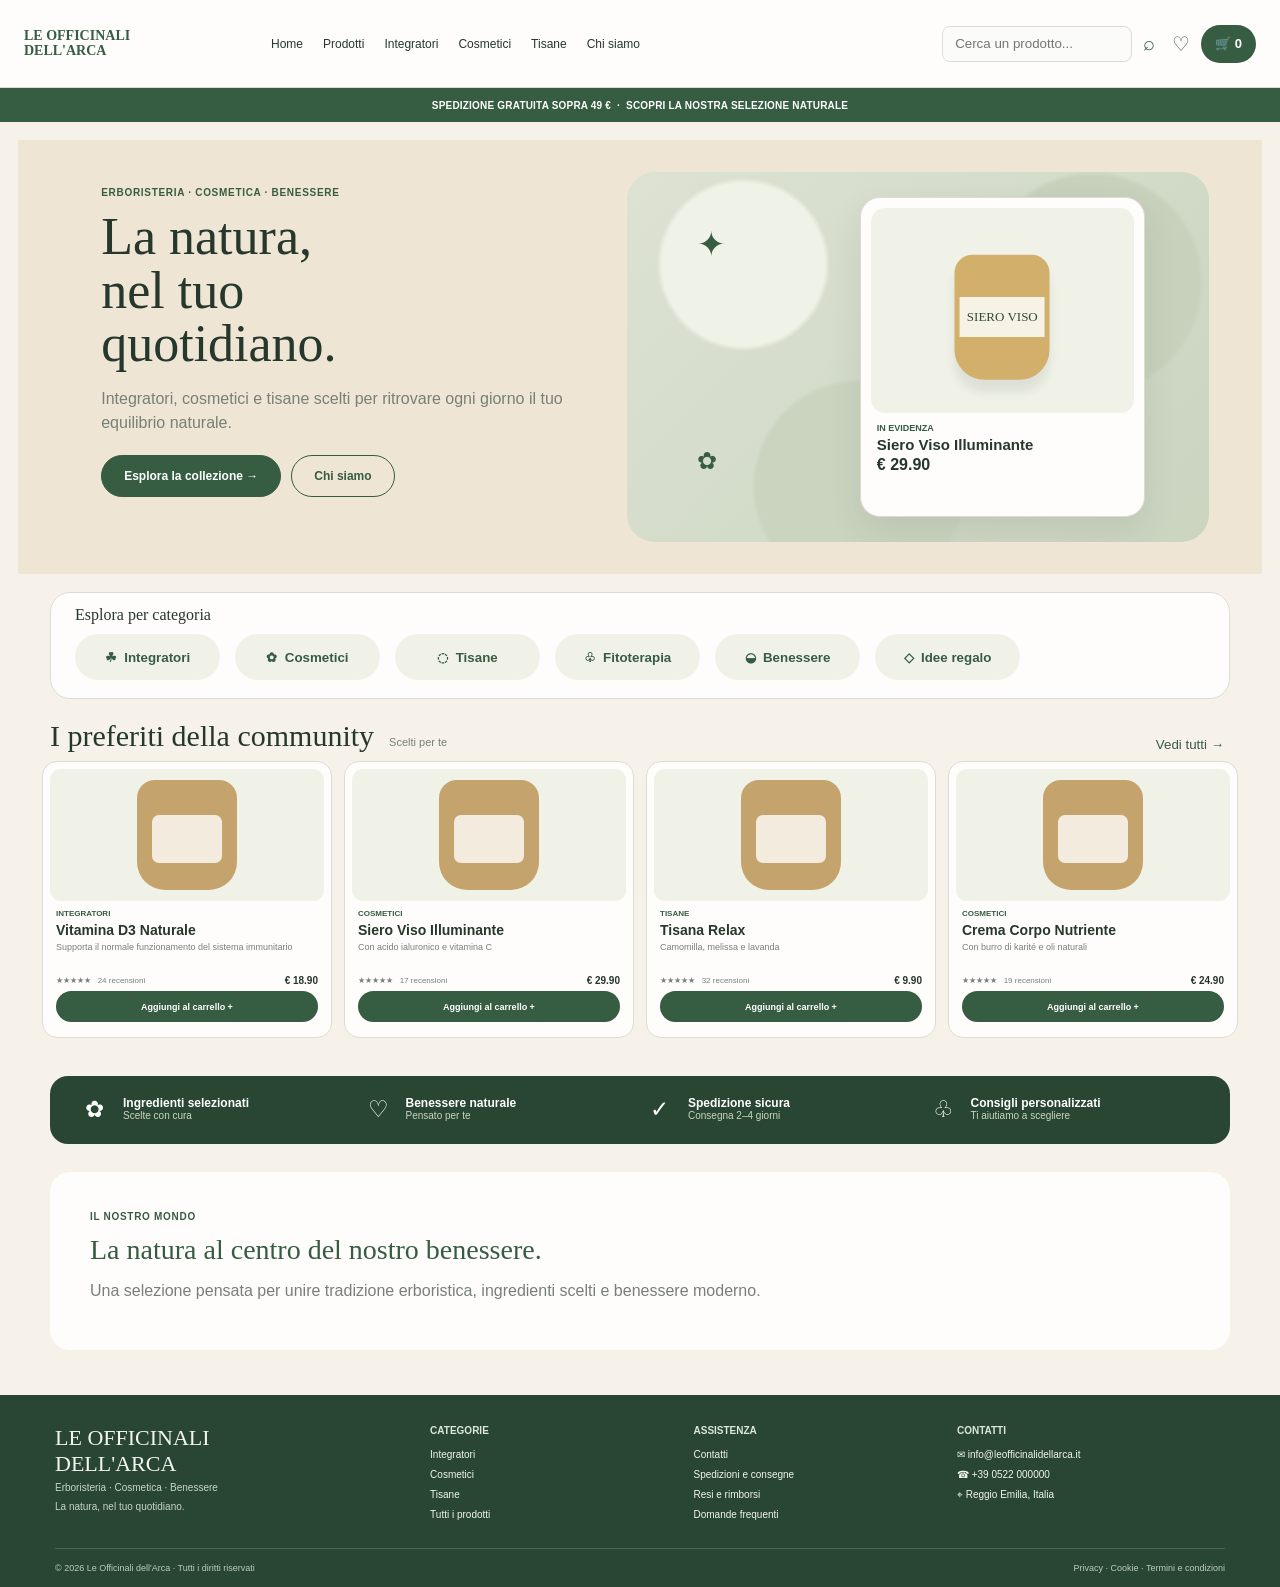
==== index.html @ ecae364c "Add files via upload" ====
<!DOCTYPE html>
<html lang="it">
<head>
<meta charset="UTF-8">
<meta name="viewport" content="width=device-width, initial-scale=1.0">
<title>Le Officinali dell'Arca</title>
<link rel="stylesheet" href="css/style.css">
</head>
<body>
<header class="header">
  <a class="brand" href="#"><span>LE OFFICINALI<br>DELL'ARCA</span></a>
  <nav>
    <a href="#">Home</a><a href="#prodotti">Prodotti</a>
    <a href="#categorie">Integratori</a><a href="#categorie">Cosmetici</a>
    <a href="#categorie">Tisane</a><a href="#chi-siamo">Chi siamo</a>
  </nav>
  <div class="header-actions">
    <input id="search" type="search" placeholder="Cerca un prodotto...">
    <button id="searchBtn" class="icon-btn">⌕</button>
    <button class="icon-btn">♡</button>
    <button class="cart-btn" id="cartBtn">🛒 <span id="cartCount">0</span></button>
  </div>
</header>

<div class="announcement">SPEDIZIONE GRATUITA SOPRA 49 € &nbsp;·&nbsp; SCOPRI LA NOSTRA SELEZIONE NATURALE</div>

<main>
<section class="hero">
  <div class="hero-copy">
    <span class="eyebrow">ERBORISTERIA · COSMETICA · BENESSERE</span>
    <h1>La natura,<br>nel tuo<br>quotidiano.</h1>
    <p>Integratori, cosmetici e tisane scelti per ritrovare ogni giorno il tuo equilibrio naturale.</p>
    <div class="hero-actions">
      <a class="primary" href="#prodotti">Esplora la collezione →</a>
      <a class="secondary" href="#chi-siamo">Chi siamo</a>
    </div>
  </div>
  <div class="hero-panel">
    <div class="botanical"></div>
    <div class="featured">
      <div class="product-art art-dropper"></div>
      <span class="featured-label">IN EVIDENZA</span>
      <strong>Siero Viso Illuminante</strong>
      <b>€ 29.90</b>
    </div>
    <span class="decor d1">✦</span><span class="decor d2">✿</span>
  </div>
</section>

<section id="categorie" class="categories section-box">
  <h2>Esplora per categoria</h2>
  <div class="category-list">
    <button data-cat="Integratori">☘ &nbsp;Integratori</button>
    <button data-cat="Cosmetici">✿ &nbsp;Cosmetici</button>
    <button data-cat="Tisane">◌ &nbsp;Tisane</button>
    <button data-cat="Tutti">♧ &nbsp;Fitoterapia</button>
    <button data-cat="Tutti">◒ &nbsp;Benessere</button>
    <button data-cat="Tutti">◇ &nbsp;Idee regalo</button>
  </div>
</section>

<section id="prodotti" class="products-section">
  <div class="section-heading">
    <div><h2>I preferiti della community</h2><span>Scelti per te</span></div>
    <button id="showAll" class="text-btn">Vedi tutti →</button>
  </div>
  <div id="productGrid" class="product-grid"></div>
</section>

<section class="trust">
  <div><i>✿</i><strong>Ingredienti selezionati</strong><span>Scelte con cura</span></div>
  <div><i>♡</i><strong>Benessere naturale</strong><span>Pensato per te</span></div>
  <div><i>✓</i><strong>Spedizione sicura</strong><span>Consegna 2–4 giorni</span></div>
  <div><i>♧</i><strong>Consigli personalizzati</strong><span>Ti aiutiamo a scegliere</span></div>
</section>

<section id="chi-siamo" class="about">
  <span class="eyebrow">IL NOSTRO MONDO</span>
  <h2>La natura al centro del nostro benessere.</h2>
  <p>Una selezione pensata per unire tradizione erboristica, ingredienti scelti e benessere moderno.</p>
</section>
</main>

<footer>
  <div class="footer-main">
    <div class="footer-brand"><h3>LE OFFICINALI<br>DELL'ARCA</h3><span>Erboristeria · Cosmetica · Benessere</span><p>La natura, nel tuo quotidiano.</p></div>
    <div><h4>CATEGORIE</h4><a data-cat-link="Integratori">Integratori</a><a data-cat-link="Cosmetici">Cosmetici</a><a data-cat-link="Tisane">Tisane</a><a data-cat-link="Tutti">Tutti i prodotti</a></div>
    <div><h4>ASSISTENZA</h4><a>Contatti</a><a>Spedizioni e consegne</a><a>Resi e rimborsi</a><a>Domande frequenti</a></div>
    <div><h4>CONTATTI</h4><p>✉ info@leofficinalidellarca.it</p><p>☎ +39 0522 000000</p><p>⌖ Reggio Emilia, Italia</p></div>
  </div>
  <div class="footer-bottom"><span>© 2026 Le Officinali dell'Arca · Tutti i diritti riservati</span><span>Privacy · Cookie · Termini e condizioni</span></div>
</footer>

<div id="cartModal" class="modal hidden">
  <div class="modal-card"><button class="close" id="closeCart">×</button><h2>Il tuo carrello</h2><div id="cartItems"></div><div class="cart-total"><span>Totale</span><strong id="cartTotal">€ 0.00</strong></div><button class="primary full" id="checkout">Procedi al checkout</button></div>
</div>

<script src="js/products.js"></script>
<script src="js/app.js"></script>
</body>
</html>
---- css/style.css ----
*{box-sizing:border-box}html{scroll-behavior:smooth}body{margin:0;background:#F6F2E9;color:#26372B;font-family:"Segoe UI",Arial,sans-serif}.header{height:88px;background:#FFFDFC;border-bottom:1px solid #DDDCD3;display:flex;align-items:center;padding:0 24px;gap:18px;position:sticky;top:0;z-index:10}.brand{display:flex;align-items:center;text-decoration:none;color:#365C42;min-width:220px}.brand img{width:78px;height:58px;object-fit:contain}.brand span{font-family:Georgia,serif;font-weight:bold;font-size:14px;line-height:1.05}.header nav{display:flex;gap:2px;flex:1}.header nav a{padding:12px 9px;text-decoration:none;color:#26372B;font-size:12px;border-radius:8px}.header nav a:hover{background:#F0F2E8}.header-actions{display:flex;align-items:center;gap:5px}.header input{width:190px;height:36px;border:1px solid #DDDCD3;border-radius:8px;background:#FBFBF9;padding:0 12px}.icon-btn,.cart-btn{border:0;background:transparent;color:#365C42;height:38px;border-radius:20px;cursor:pointer;font-size:20px}.icon-btn:hover{background:#F0F2E8}.cart-btn{background:#365C42;color:white;padding:0 14px;font-size:13px;font-weight:bold}.announcement{height:34px;background:#365C42;color:#fff;display:flex;align-items:center;justify-content:center;font-size:10px;font-weight:700;letter-spacing:.2px}.hero{margin:18px;min-height:430px;background:#EEE5D4;display:grid;grid-template-columns:46% 54%;padding:32px 6.5%;gap:30px}.hero-copy{padding-top:10px}.eyebrow{font-size:10px;color:#365C42;font-weight:800;letter-spacing:.7px}.hero h1{font:52px/1.03 Georgia,serif;margin:10px 0 14px}.hero p{font-size:16px;color:#778078;line-height:1.5;max-width:500px}.hero-actions{display:flex;gap:10px;margin-top:20px}.primary,.secondary{display:inline-flex;align-items:center;justify-content:center;text-decoration:none;height:42px;padding:0 22px;border-radius:22px;font-size:12px;font-weight:bold;cursor:pointer}.primary{background:#365C42;color:#fff;border:1px solid #365C42}.secondary{background:transparent;color:#365C42;border:1px solid #365C42}.hero-panel{position:relative;height:370px;border-radius:28px;overflow:hidden;background:#DCE5D5}.botanical{position:absolute;inset:0;background:radial-gradient(circle at 20% 25%,#EEF2E5 0 15%,transparent 16%),radial-gradient(circle at 80% 30%,#C6D2B7 0 20%,transparent 21%),radial-gradient(circle at 40% 85%,#C8D5BB 0 22%,transparent 23%),linear-gradient(135deg,#DCE3CF,#C8D5BB);filter:saturate(.8)}.featured{position:absolute;width:285px;height:320px;background:#FFFDFC;border:1px solid #DDDCD3;border-radius:20px;right:11%;top:50%;transform:translateY(-50%);padding:10px;box-shadow:0 15px 35px #26372b18}.featured .product-art{height:205px;border-radius:14px;background:#F0F2E8;margin-bottom:10px}.featured strong,.featured b,.featured-label{display:block;margin:3px 6px}.featured-label{font-size:9px;color:#365C42;font-weight:bold}.featured strong{font-size:15px}.featured b{font-size:16px}.decor{position:absolute;color:#365C42}.d1{left:12%;top:14%;font-size:34px}.d2{left:12%;bottom:18%;font-size:24px}.product-art{position:relative;background:#EEF1E8}.product-art:before{content:"";position:absolute;left:50%;top:50%;transform:translate(-50%,-45%);width:95px;height:125px;background:#D2B06C;border-radius:18px 18px 30px 30px;box-shadow:0 12px 10px #26372b18}.art-dropper:after{content:"SIERO VISO";position:absolute;left:50%;top:53%;transform:translate(-50%,-50%);background:#F6F2E5;padding:12px 7px;font:13px Georgia,serif;color:#304A35}.section-box{background:#FFFDFC;border:1px solid #DDDCD3;border-radius:20px;margin:4px 50px;padding:13px 24px 18px}.section-box h2{font:16px Georgia,serif;margin:0 0 10px}.category-list{display:flex;gap:15px;flex-wrap:wrap}.category-list button{height:46px;min-width:145px;border:0;border-radius:23px;background:#F0F2E8;color:#365C42;font-weight:bold;cursor:pointer}.products-section{padding:16px 42px}.section-heading{display:flex;justify-content:space-between;align-items:end;padding:0 8px 8px}.section-heading h2{font:30px Georgia,serif;margin:0;display:inline}.section-heading span{font-size:11px;color:#778078;margin-left:15px}.text-btn{border:0;background:transparent;color:#365C42;cursor:pointer}.product-grid{display:grid;grid-template-columns:repeat(4,1fr);gap:12px}.product-card{background:#FFFDFC;border:1px solid #DDDCD3;border-radius:15px;padding:7px;overflow:hidden}.product-card .visual{height:132px;border-radius:11px;background:#F0F2E8;display:flex;align-items:center;justify-content:center;overflow:hidden}.mini-art{width:100px;height:110px;background:#C5A36C;border-radius:18px 18px 28px 28px;position:relative}.mini-art:after{content:"";position:absolute;background:#F3EBDD;left:15px;right:15px;top:35px;height:48px;border-radius:7px}.product-info{padding:8px 6px}.category{font-size:8px;color:#365C42;font-weight:bold}.product-name{font-size:14px;font-weight:bold;margin:4px 0}.desc{font-size:9px;color:#778078;min-height:28px}.rating{display:flex;justify-content:space-between;align-items:center;margin:5px 0;color:#B88A2B;font-size:10px}.rating span{color:#778078;font-size:8px}.price{color:#26372B;font-weight:bold}.add{width:100%;height:31px;border:0;border-radius:16px;background:#365C42;color:white;font-size:9px;font-weight:bold;cursor:pointer}.trust{margin:22px 50px 28px;background:#294632;border-radius:18px;padding:20px 35px;display:grid;grid-template-columns:repeat(4,1fr);gap:20px;color:white}.trust div{display:grid;grid-template-columns:28px 1fr;grid-template-rows:1fr 1fr;column-gap:10px}.trust i{grid-row:1/3;font-size:23px;font-style:normal}.trust strong{font-size:12px}.trust span{font-size:10px;color:#C9D5C7}.about{margin:0 50px 45px;background:#FFFDFC;border-radius:20px;padding:34px 40px}.about h2{font:28px Georgia,serif;color:#365C42;margin:10px 0}.about p{color:#778078;max-width:850px}footer{background:#294632;color:#F2F5EE}.footer-main{padding:30px 55px 22px;display:grid;grid-template-columns:1.5fr 1fr 1fr 1.2fr;gap:40px}.footer-brand h3{font:22px Georgia,serif;margin:0}.footer-main h4{font-size:10px;color:#DDE7D9;margin:0 0 10px}.footer-main a,.footer-main p{display:block;color:#F2F5EE;text-decoration:none;font-size:10px;line-height:1.7;margin:3px 0;cursor:pointer}.footer-brand span,.footer-brand p{font-size:10px;color:#C9D5C7}.footer-bottom{border-top:1px solid #49634F;margin:0 55px;padding:14px 0;display:flex;justify-content:space-between;font-size:9px;color:#BFCBBC}.modal{position:fixed;inset:0;background:#26372b66;z-index:30;display:flex;align-items:center;justify-content:center}.hidden{display:none}.modal-card{width:min(520px,90vw);max-height:80vh;overflow:auto;background:#FFFDFC;border-radius:20px;padding:28px;position:relative}.modal-card h2{font:28px Georgia,serif}.close{position:absolute;right:18px;top:12px;border:0;background:transparent;font-size:28px;cursor:pointer}.cart-row{display:flex;justify-content:space-between;padding:12px 0;border-bottom:1px solid #DDDCD3}.cart-total{display:flex;justify-content:space-between;margin:20px 0;font-size:18px}.full{width:100%}@media(max-width:1100px){.header nav{display:none}.product-grid{grid-template-columns:repeat(2,1fr)}.hero{grid-template-columns:1fr}.footer-main{grid-template-columns:repeat(2,1fr)}.trust{grid-template-columns:repeat(2,1fr)}}@media(max-width:650px){.header{padding:5px 10px}.brand{min-width:0}.brand span{display:none}.header-actions input{display:none}.hero{margin:8px;padding:28px 22px}.hero h1{font-size:42px}.hero-panel{height:330px}.featured{right:6%;width:240px}.section-box,.trust,.about{margin-left:12px;margin-right:12px}.products-section{padding:16px 12px}.product-grid{grid-template-columns:1fr}.trust{grid-template-columns:1fr}.footer-main{grid-template-columns:1fr;padding:30px 25px}.footer-bottom{margin:0 25px;display:block}.footer-bottom span{display:block;margin:5px 0}}
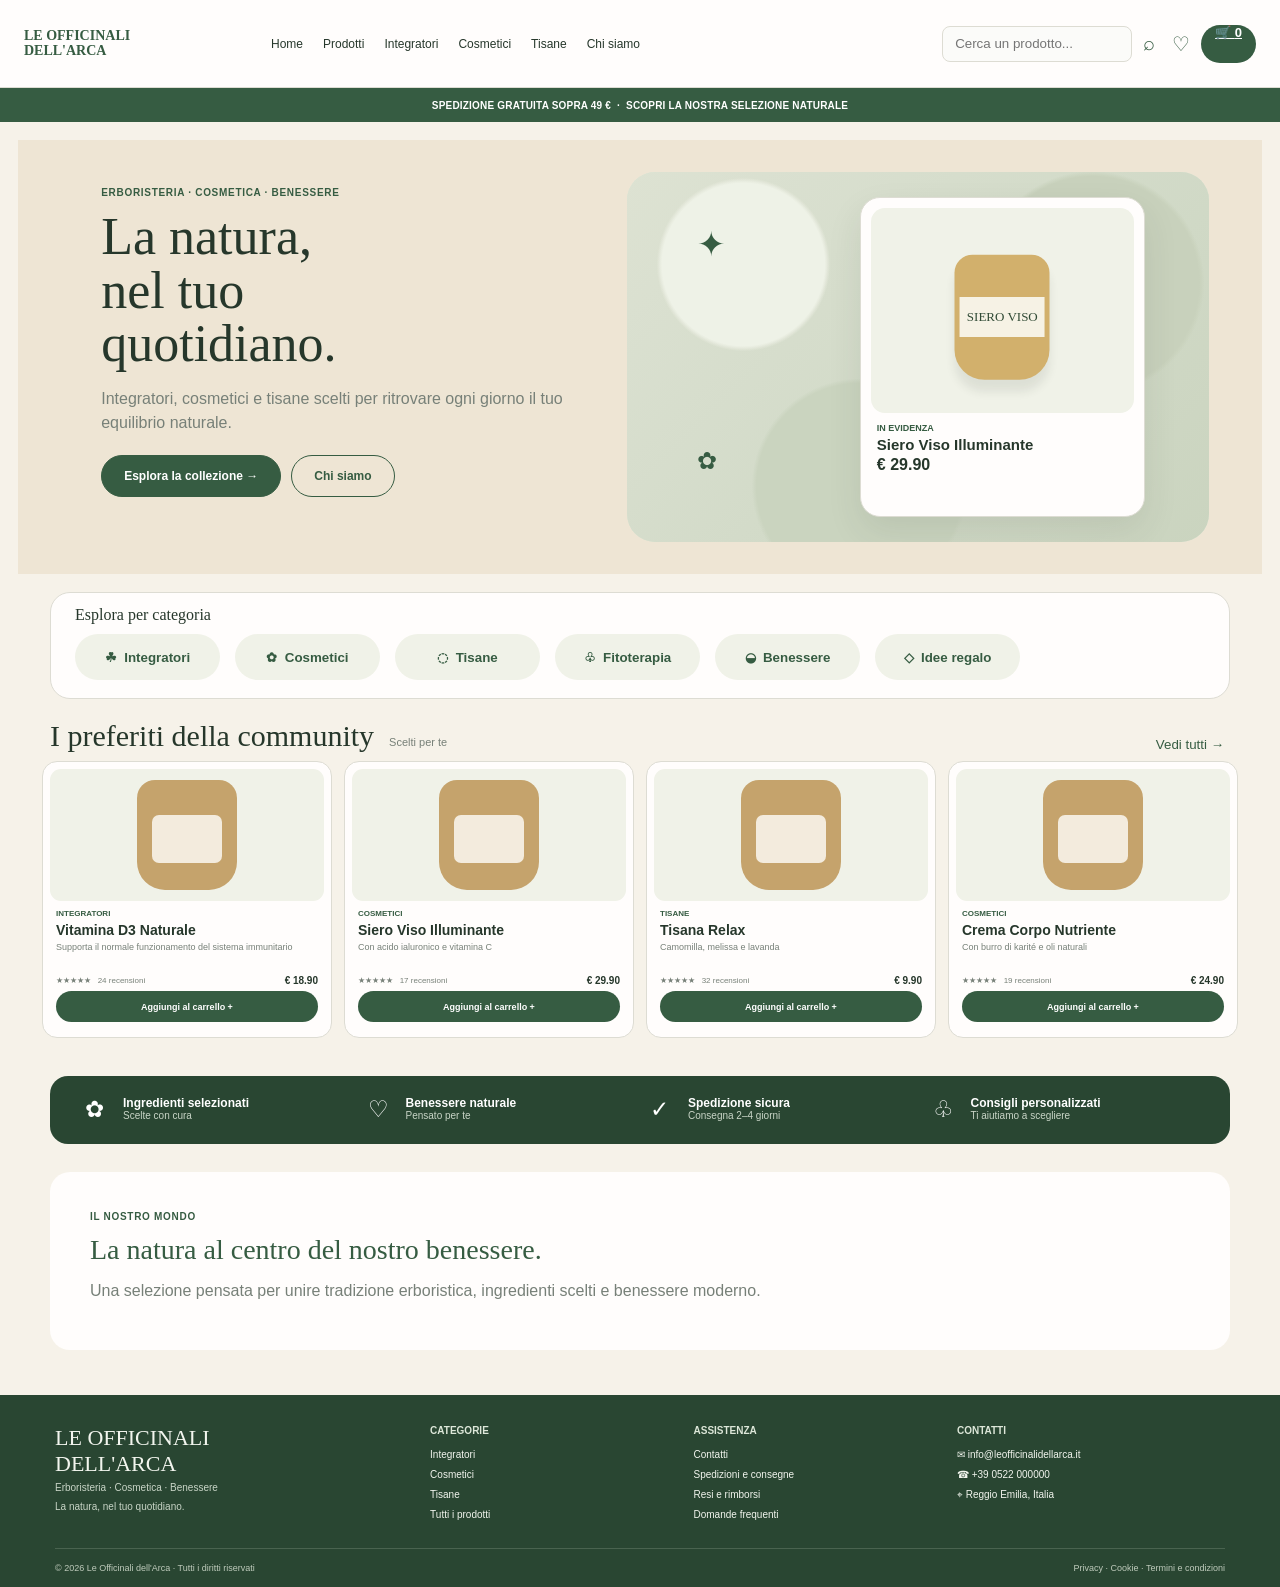
==== commit ec1d8c92: "Add files via upload" ====
--- a/index.html
+++ b/index.html
@@ -18,7 +18,7 @@
     <input id="search" type="search" placeholder="Cerca un prodotto...">
     <button id="searchBtn" class="icon-btn">⌕</button>
     <button class="icon-btn">♡</button>
-    <button class="cart-btn" id="cartBtn">🛒 <span id="cartCount">0</span></button>
+    <a class="cart-btn" id="cartBtn" href="cart.html">🛒 <span id="cartCount">0</span></a>
   </div>
 </header>
 
@@ -92,7 +92,7 @@
 </footer>
 
 <div id="cartModal" class="modal hidden">
-  <div class="modal-card"><button class="close" id="closeCart">×</button><h2>Il tuo carrello</h2><div id="cartItems"></div><div class="cart-total"><span>Totale</span><strong id="cartTotal">€ 0.00</strong></div><button class="primary full" id="checkout">Procedi al checkout</button></div>
+  <div class="modal-card"><button class="close" id="closeCart">×</button><h2>Il tuo carrello</h2><div id="cartItems"></div><div class="cart-total"><span>Totale</span><strong id="cartTotal">€ 0.00</strong></div><a class="primary full" id="checkout" href="cart.html">Vai al carrello</a></div>
 </div>
 
 <script src="js/products.js"></script>
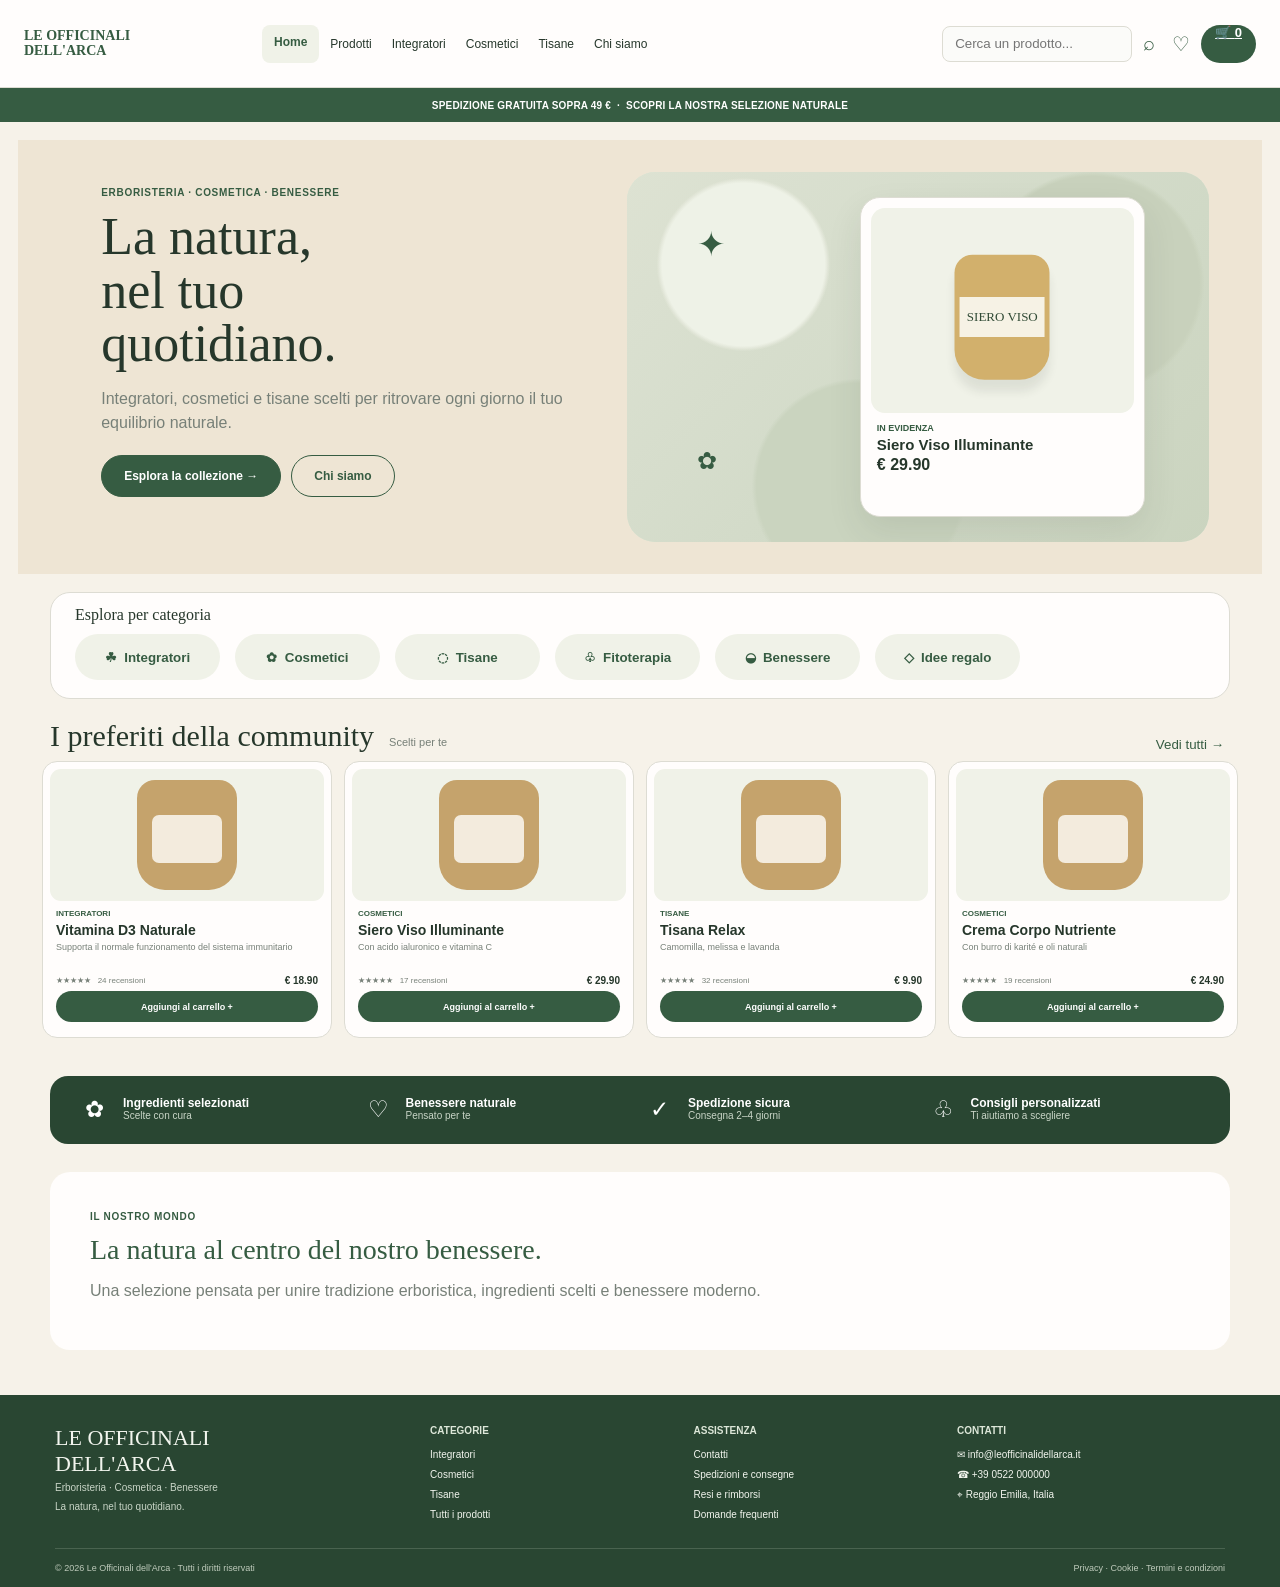
==== commit 17673a90: "Add files via upload" ====
--- a/index.html
+++ b/index.html
@@ -10,9 +10,9 @@
 <header class="header">
   <a class="brand" href="#"><span>LE OFFICINALI<br>DELL'ARCA</span></a>
   <nav>
-    <a href="#">Home</a><a href="#prodotti">Prodotti</a>
-    <a href="#categorie">Integratori</a><a href="#categorie">Cosmetici</a>
-    <a href="#categorie">Tisane</a><a href="#chi-siamo">Chi siamo</a>
+    <a class="active" href="index.html">Home</a><a href="prodotti.html">Prodotti</a>
+    <a href="integratori.html">Integratori</a><a href="cosmetici.html">Cosmetici</a>
+    <a href="tisane.html">Tisane</a><a href="chi-siamo.html">Chi siamo</a>
   </nav>
   <div class="header-actions">
     <input id="search" type="search" placeholder="Cerca un prodotto...">
@@ -84,7 +84,7 @@
 <footer>
   <div class="footer-main">
     <div class="footer-brand"><h3>LE OFFICINALI<br>DELL'ARCA</h3><span>Erboristeria · Cosmetica · Benessere</span><p>La natura, nel tuo quotidiano.</p></div>
-    <div><h4>CATEGORIE</h4><a data-cat-link="Integratori">Integratori</a><a data-cat-link="Cosmetici">Cosmetici</a><a data-cat-link="Tisane">Tisane</a><a data-cat-link="Tutti">Tutti i prodotti</a></div>
+    <div><h4>CATEGORIE</h4><a href="integratori.html">Integratori</a><a href="cosmetici.html">Cosmetici</a><a href="tisane.html">Tisane</a><a href="prodotti.html">Tutti i prodotti</a></div>
     <div><h4>ASSISTENZA</h4><a>Contatti</a><a>Spedizioni e consegne</a><a>Resi e rimborsi</a><a>Domande frequenti</a></div>
     <div><h4>CONTATTI</h4><p>✉ info@leofficinalidellarca.it</p><p>☎ +39 0522 000000</p><p>⌖ Reggio Emilia, Italia</p></div>
   </div>
--- a/css/style.css
+++ b/css/style.css
@@ -1 +1,8 @@
 *{box-sizing:border-box}html{scroll-behavior:smooth}body{margin:0;background:#F6F2E9;color:#26372B;font-family:"Segoe UI",Arial,sans-serif}.header{height:88px;background:#FFFDFC;border-bottom:1px solid #DDDCD3;display:flex;align-items:center;padding:0 24px;gap:18px;position:sticky;top:0;z-index:10}.brand{display:flex;align-items:center;text-decoration:none;color:#365C42;min-width:220px}.brand img{width:78px;height:58px;object-fit:contain}.brand span{font-family:Georgia,serif;font-weight:bold;font-size:14px;line-height:1.05}.header nav{display:flex;gap:2px;flex:1}.header nav a{padding:12px 9px;text-decoration:none;color:#26372B;font-size:12px;border-radius:8px}.header nav a:hover{background:#F0F2E8}.header-actions{display:flex;align-items:center;gap:5px}.header input{width:190px;height:36px;border:1px solid #DDDCD3;border-radius:8px;background:#FBFBF9;padding:0 12px}.icon-btn,.cart-btn{border:0;background:transparent;color:#365C42;height:38px;border-radius:20px;cursor:pointer;font-size:20px}.icon-btn:hover{background:#F0F2E8}.cart-btn{background:#365C42;color:white;padding:0 14px;font-size:13px;font-weight:bold}.announcement{height:34px;background:#365C42;color:#fff;display:flex;align-items:center;justify-content:center;font-size:10px;font-weight:700;letter-spacing:.2px}.hero{margin:18px;min-height:430px;background:#EEE5D4;display:grid;grid-template-columns:46% 54%;padding:32px 6.5%;gap:30px}.hero-copy{padding-top:10px}.eyebrow{font-size:10px;color:#365C42;font-weight:800;letter-spacing:.7px}.hero h1{font:52px/1.03 Georgia,serif;margin:10px 0 14px}.hero p{font-size:16px;color:#778078;line-height:1.5;max-width:500px}.hero-actions{display:flex;gap:10px;margin-top:20px}.primary,.secondary{display:inline-flex;align-items:center;justify-content:center;text-decoration:none;height:42px;padding:0 22px;border-radius:22px;font-size:12px;font-weight:bold;cursor:pointer}.primary{background:#365C42;color:#fff;border:1px solid #365C42}.secondary{background:transparent;color:#365C42;border:1px solid #365C42}.hero-panel{position:relative;height:370px;border-radius:28px;overflow:hidden;background:#DCE5D5}.botanical{position:absolute;inset:0;background:radial-gradient(circle at 20% 25%,#EEF2E5 0 15%,transparent 16%),radial-gradient(circle at 80% 30%,#C6D2B7 0 20%,transparent 21%),radial-gradient(circle at 40% 85%,#C8D5BB 0 22%,transparent 23%),linear-gradient(135deg,#DCE3CF,#C8D5BB);filter:saturate(.8)}.featured{position:absolute;width:285px;height:320px;background:#FFFDFC;border:1px solid #DDDCD3;border-radius:20px;right:11%;top:50%;transform:translateY(-50%);padding:10px;box-shadow:0 15px 35px #26372b18}.featured .product-art{height:205px;border-radius:14px;background:#F0F2E8;margin-bottom:10px}.featured strong,.featured b,.featured-label{display:block;margin:3px 6px}.featured-label{font-size:9px;color:#365C42;font-weight:bold}.featured strong{font-size:15px}.featured b{font-size:16px}.decor{position:absolute;color:#365C42}.d1{left:12%;top:14%;font-size:34px}.d2{left:12%;bottom:18%;font-size:24px}.product-art{position:relative;background:#EEF1E8}.product-art:before{content:"";position:absolute;left:50%;top:50%;transform:translate(-50%,-45%);width:95px;height:125px;background:#D2B06C;border-radius:18px 18px 30px 30px;box-shadow:0 12px 10px #26372b18}.art-dropper:after{content:"SIERO VISO";position:absolute;left:50%;top:53%;transform:translate(-50%,-50%);background:#F6F2E5;padding:12px 7px;font:13px Georgia,serif;color:#304A35}.section-box{background:#FFFDFC;border:1px solid #DDDCD3;border-radius:20px;margin:4px 50px;padding:13px 24px 18px}.section-box h2{font:16px Georgia,serif;margin:0 0 10px}.category-list{display:flex;gap:15px;flex-wrap:wrap}.category-list button{height:46px;min-width:145px;border:0;border-radius:23px;background:#F0F2E8;color:#365C42;font-weight:bold;cursor:pointer}.products-section{padding:16px 42px}.section-heading{display:flex;justify-content:space-between;align-items:end;padding:0 8px 8px}.section-heading h2{font:30px Georgia,serif;margin:0;display:inline}.section-heading span{font-size:11px;color:#778078;margin-left:15px}.text-btn{border:0;background:transparent;color:#365C42;cursor:pointer}.product-grid{display:grid;grid-template-columns:repeat(4,1fr);gap:12px}.product-card{background:#FFFDFC;border:1px solid #DDDCD3;border-radius:15px;padding:7px;overflow:hidden}.product-card .visual{height:132px;border-radius:11px;background:#F0F2E8;display:flex;align-items:center;justify-content:center;overflow:hidden}.mini-art{width:100px;height:110px;background:#C5A36C;border-radius:18px 18px 28px 28px;position:relative}.mini-art:after{content:"";position:absolute;background:#F3EBDD;left:15px;right:15px;top:35px;height:48px;border-radius:7px}.product-info{padding:8px 6px}.category{font-size:8px;color:#365C42;font-weight:bold}.product-name{font-size:14px;font-weight:bold;margin:4px 0}.desc{font-size:9px;color:#778078;min-height:28px}.rating{display:flex;justify-content:space-between;align-items:center;margin:5px 0;color:#B88A2B;font-size:10px}.rating span{color:#778078;font-size:8px}.price{color:#26372B;font-weight:bold}.add{width:100%;height:31px;border:0;border-radius:16px;background:#365C42;color:white;font-size:9px;font-weight:bold;cursor:pointer}.trust{margin:22px 50px 28px;background:#294632;border-radius:18px;padding:20px 35px;display:grid;grid-template-columns:repeat(4,1fr);gap:20px;color:white}.trust div{display:grid;grid-template-columns:28px 1fr;grid-template-rows:1fr 1fr;column-gap:10px}.trust i{grid-row:1/3;font-size:23px;font-style:normal}.trust strong{font-size:12px}.trust span{font-size:10px;color:#C9D5C7}.about{margin:0 50px 45px;background:#FFFDFC;border-radius:20px;padding:34px 40px}.about h2{font:28px Georgia,serif;color:#365C42;margin:10px 0}.about p{color:#778078;max-width:850px}footer{background:#294632;color:#F2F5EE}.footer-main{padding:30px 55px 22px;display:grid;grid-template-columns:1.5fr 1fr 1fr 1.2fr;gap:40px}.footer-brand h3{font:22px Georgia,serif;margin:0}.footer-main h4{font-size:10px;color:#DDE7D9;margin:0 0 10px}.footer-main a,.footer-main p{display:block;color:#F2F5EE;text-decoration:none;font-size:10px;line-height:1.7;margin:3px 0;cursor:pointer}.footer-brand span,.footer-brand p{font-size:10px;color:#C9D5C7}.footer-bottom{border-top:1px solid #49634F;margin:0 55px;padding:14px 0;display:flex;justify-content:space-between;font-size:9px;color:#BFCBBC}.modal{position:fixed;inset:0;background:#26372b66;z-index:30;display:flex;align-items:center;justify-content:center}.hidden{display:none}.modal-card{width:min(520px,90vw);max-height:80vh;overflow:auto;background:#FFFDFC;border-radius:20px;padding:28px;position:relative}.modal-card h2{font:28px Georgia,serif}.close{position:absolute;right:18px;top:12px;border:0;background:transparent;font-size:28px;cursor:pointer}.cart-row{display:flex;justify-content:space-between;padding:12px 0;border-bottom:1px solid #DDDCD3}.cart-total{display:flex;justify-content:space-between;margin:20px 0;font-size:18px}.full{width:100%}@media(max-width:1100px){.header nav{display:none}.product-grid{grid-template-columns:repeat(2,1fr)}.hero{grid-template-columns:1fr}.footer-main{grid-template-columns:repeat(2,1fr)}.trust{grid-template-columns:repeat(2,1fr)}}@media(max-width:650px){.header{padding:5px 10px}.brand{min-width:0}.brand span{display:none}.header-actions input{display:none}.hero{margin:8px;padding:28px 22px}.hero h1{font-size:42px}.hero-panel{height:330px}.featured{right:6%;width:240px}.section-box,.trust,.about{margin-left:12px;margin-right:12px}.products-section{padding:16px 12px}.product-grid{grid-template-columns:1fr}.trust{grid-template-columns:1fr}.footer-main{grid-template-columns:1fr;padding:30px 25px}.footer-bottom{margin:0 25px;display:block}.footer-bottom span{display:block;margin:5px 0}}
+
+/* Pagine carrello e checkout */
+.inner-page{background:#F6F2E9;min-height:100vh}.page-content{max-width:1240px;margin:0 auto;padding:48px 28px 70px}.page-title{margin-bottom:28px}.page-title h1{font:44px Georgia,serif;margin:8px 0}.page-title p{color:#778078;margin:0;max-width:720px}.cart-layout,.checkout-layout{display:grid;grid-template-columns:minmax(0,1.65fr) minmax(300px,.8fr);gap:22px;align-items:start}.cart-page-card,.checkout-card,.summary-card{background:#FFFDFC;border:1px solid #DDDCD3;border-radius:20px;padding:24px}.cart-page-row{display:grid;grid-template-columns:105px minmax(180px,1fr) auto auto auto;gap:18px;align-items:center;padding:16px 0;border-bottom:1px solid #DDDCD3}.cart-page-row:last-child{border-bottom:0}.cart-product-art{height:105px;border-radius:14px;background:#F0F2E8;display:flex;align-items:center;justify-content:center}.cart-product-art .mini-art{transform:scale(.72)}.cart-product-info h3{margin:4px 0;font-size:17px}.cart-product-info p{font-size:11px;color:#778078;margin:4px 0 8px}.quantity-control{display:flex;align-items:center;border:1px solid #DDDCD3;border-radius:18px;overflow:hidden}.quantity-control button{width:32px;height:32px;border:0;background:#F0F2E8;color:#365C42;font-size:18px;cursor:pointer}.quantity-control span{width:34px;text-align:center;font-size:12px}.row-total{font-size:14px;white-space:nowrap}.remove-item{border:0;background:transparent;color:#8B6D66;font-size:23px;cursor:pointer}.summary-card{position:sticky;top:110px}.summary-card h2{font:24px Georgia,serif;margin:0 0 20px}.summary-line{display:flex;justify-content:space-between;padding:9px 0;color:#59645C;font-size:13px}.free-shipping{font-size:10px;color:#365C42;background:#F0F2E8;border-radius:8px;padding:9px 10px;margin:8px 0 15px}.summary-total{display:flex;justify-content:space-between;border-top:1px solid #DDDCD3;padding-top:16px;margin:10px 0 18px;font-size:19px}.continue-shopping{display:block;text-align:center;color:#365C42;text-decoration:none;font-size:11px;margin-top:14px}.empty-state{text-align:center;padding:55px 20px}.empty-icon{font-size:38px}.empty-state h2{font:25px Georgia,serif;margin:12px 0 6px}.empty-state p{color:#778078;font-size:12px;margin-bottom:18px}.disabled{opacity:.45;pointer-events:none}.form-section{padding-bottom:24px;margin-bottom:24px;border-bottom:1px solid #DDDCD3}.form-section h2{font:20px Georgia,serif;margin:0 0 16px}.form-grid{display:grid;grid-template-columns:1fr 1fr;gap:14px}.form-grid label{font-size:11px;color:#59645C;font-weight:600}.form-grid label.wide{grid-column:1/-1}.form-grid input{display:block;width:100%;height:43px;margin-top:6px;border:1px solid #DDDCD3;border-radius:10px;background:#FBFBF9;padding:0 12px;color:#26372B;outline:none}.form-grid input:focus{border-color:#365C42;box-shadow:0 0 0 3px #365C4212}.payment-demo{display:flex;gap:14px;align-items:flex-start;background:#F0F2E8;border-radius:12px;padding:14px}.payment-demo>span{font-size:25px}.payment-demo strong{font-size:13px}.payment-demo p{font-size:10px;color:#778078;margin:5px 0 0;line-height:1.5}.checkbox-label{display:flex;align-items:center;gap:8px;font-size:11px;color:#59645C;margin-bottom:18px}.checkout-submit{border:0;font-family:inherit}.checkout-item{display:flex;justify-content:space-between;gap:12px;padding:9px 0;border-bottom:1px solid #DDDCD3;font-size:11px}.muted{font-size:11px;color:#778078;line-height:1.5}.muted a{color:#365C42}.summary-card .full{width:100%}@media(max-width:900px){.cart-layout,.checkout-layout{grid-template-columns:1fr}.summary-card{position:static}.cart-page-row{grid-template-columns:85px 1fr auto;gap:12px}.quantity-control{grid-column:2}.row-total{grid-column:3;grid-row:2}.remove-item{grid-column:3;grid-row:1}.cart-product-art{height:85px}}@media(max-width:600px){.page-content{padding:30px 12px 50px}.page-title h1{font-size:36px}.cart-page-card,.checkout-card,.summary-card{padding:17px}.cart-page-row{grid-template-columns:70px 1fr auto}.cart-product-art{height:70px}.cart-product-art .mini-art{transform:scale(.52)}.cart-product-info h3{font-size:14px}.cart-product-info p{font-size:9px}.quantity-control{grid-column:2;grid-row:2}.row-total{grid-column:3;grid-row:2}.form-grid{grid-template-columns:1fr}.form-grid label.wide{grid-column:auto}}
+
+/* Pagine categorie e Chi siamo */
+.header nav a.active{color:#365C42;font-weight:700;background:#F0F2E8;border-radius:8px;padding:10px 12px}
+.category-page .page-content{padding-bottom:80px}.category-grid{margin-top:8px}.category-page .product-card{min-height:100%}.added-message{position:fixed;right:28px;bottom:28px;background:#294632;color:#fff;padding:12px 18px;border-radius:12px;font-size:12px;box-shadow:0 10px 30px #26372b22;transform:translateY(20px);opacity:0;pointer-events:none;transition:.25s;z-index:50}.added-message.show{transform:translateY(0);opacity:1}.about-hero{display:grid;grid-template-columns:1.3fr .8fr;gap:28px;align-items:stretch;background:#FFFDFC;border:1px solid #DDDCD3;border-radius:22px;padding:42px;margin-bottom:24px}.about-hero h1{font:52px Georgia,serif;color:#365C42;line-height:1.03;margin:12px 0 18px}.about-hero p{color:#778078;max-width:650px;line-height:1.7}.about-art{min-height:320px;border-radius:18px;background:linear-gradient(145deg,#DCE5D5,#C8D5BB);display:flex;align-items:center;justify-content:center;flex-direction:column;color:#365C42;text-align:center}.about-art span{font-size:72px}.about-art strong{font:28px Georgia,serif}.about-story{display:grid;grid-template-columns:1fr 1.3fr;gap:35px;background:#F0F2E8;border-radius:20px;padding:35px 40px;margin-bottom:24px}.about-story h2{font:30px Georgia,serif;color:#365C42;margin:10px 0}.about-story p{color:#59645C;line-height:1.8;margin:0}.about-trust{margin:0}.about-page .page-content{padding-top:45px}@media(max-width:800px){.about-hero,.about-story{grid-template-columns:1fr}.about-hero h1{font-size:42px}.about-art{min-height:230px}}
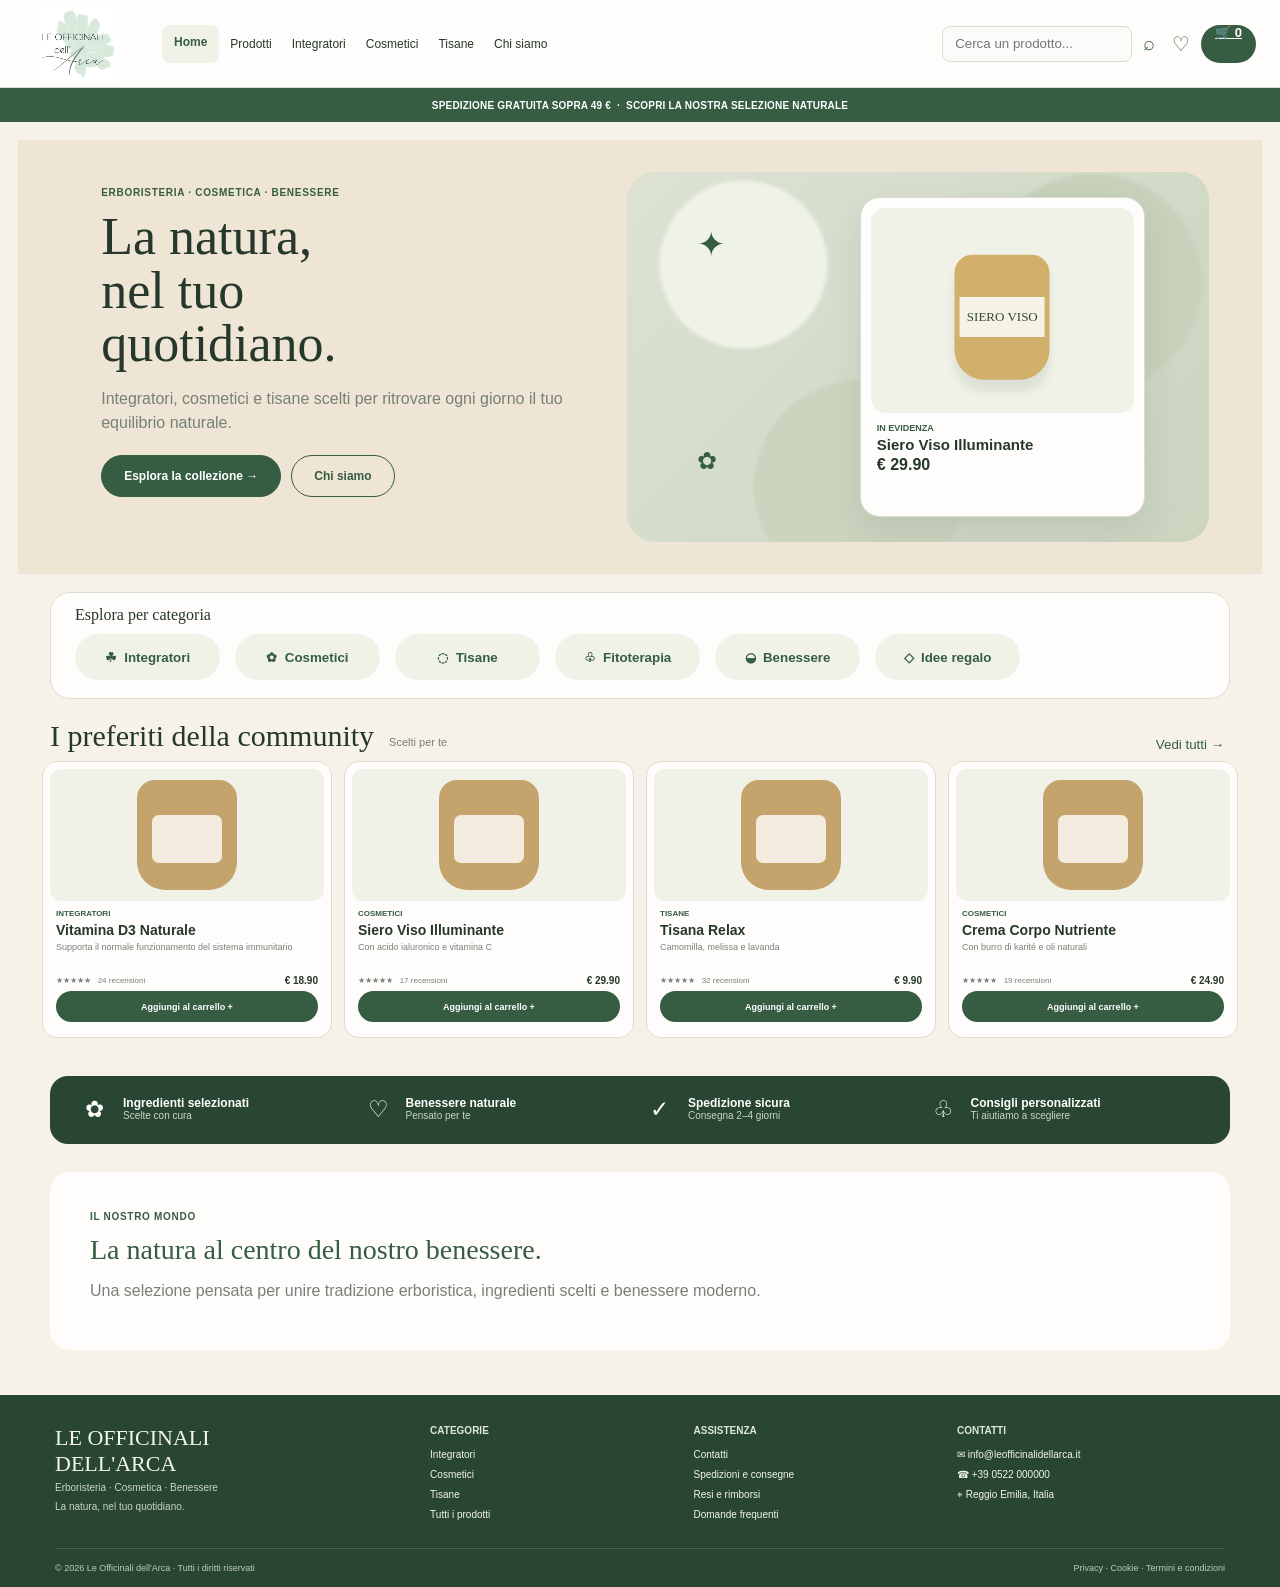
==== commit bb5b0ced: "Add files via upload" ====
--- a/index.html
+++ b/index.html
@@ -5,10 +5,11 @@
 <meta name="viewport" content="width=device-width, initial-scale=1.0">
 <title>Le Officinali dell'Arca</title>
 <link rel="stylesheet" href="css/style.css">
+<link rel="icon" type="image/png" href="assets/logo.png">
 </head>
 <body>
 <header class="header">
-  <a class="brand" href="#"><span>LE OFFICINALI<br>DELL'ARCA</span></a>
+  <a class="brand" href="index.html"><img src="assets/logo.png" alt="Le Officinali dell'Arca"></a>
   <nav>
     <a class="active" href="index.html">Home</a><a href="prodotti.html">Prodotti</a>
     <a href="integratori.html">Integratori</a><a href="cosmetici.html">Cosmetici</a>
--- a/css/style.css
+++ b/css/style.css
@@ -1,4 +1,4 @@
-*{box-sizing:border-box}html{scroll-behavior:smooth}body{margin:0;background:#F6F2E9;color:#26372B;font-family:"Segoe UI",Arial,sans-serif}.header{height:88px;background:#FFFDFC;border-bottom:1px solid #DDDCD3;display:flex;align-items:center;padding:0 24px;gap:18px;position:sticky;top:0;z-index:10}.brand{display:flex;align-items:center;text-decoration:none;color:#365C42;min-width:220px}.brand img{width:78px;height:58px;object-fit:contain}.brand span{font-family:Georgia,serif;font-weight:bold;font-size:14px;line-height:1.05}.header nav{display:flex;gap:2px;flex:1}.header nav a{padding:12px 9px;text-decoration:none;color:#26372B;font-size:12px;border-radius:8px}.header nav a:hover{background:#F0F2E8}.header-actions{display:flex;align-items:center;gap:5px}.header input{width:190px;height:36px;border:1px solid #DDDCD3;border-radius:8px;background:#FBFBF9;padding:0 12px}.icon-btn,.cart-btn{border:0;background:transparent;color:#365C42;height:38px;border-radius:20px;cursor:pointer;font-size:20px}.icon-btn:hover{background:#F0F2E8}.cart-btn{background:#365C42;color:white;padding:0 14px;font-size:13px;font-weight:bold}.announcement{height:34px;background:#365C42;color:#fff;display:flex;align-items:center;justify-content:center;font-size:10px;font-weight:700;letter-spacing:.2px}.hero{margin:18px;min-height:430px;background:#EEE5D4;display:grid;grid-template-columns:46% 54%;padding:32px 6.5%;gap:30px}.hero-copy{padding-top:10px}.eyebrow{font-size:10px;color:#365C42;font-weight:800;letter-spacing:.7px}.hero h1{font:52px/1.03 Georgia,serif;margin:10px 0 14px}.hero p{font-size:16px;color:#778078;line-height:1.5;max-width:500px}.hero-actions{display:flex;gap:10px;margin-top:20px}.primary,.secondary{display:inline-flex;align-items:center;justify-content:center;text-decoration:none;height:42px;padding:0 22px;border-radius:22px;font-size:12px;font-weight:bold;cursor:pointer}.primary{background:#365C42;color:#fff;border:1px solid #365C42}.secondary{background:transparent;color:#365C42;border:1px solid #365C42}.hero-panel{position:relative;height:370px;border-radius:28px;overflow:hidden;background:#DCE5D5}.botanical{position:absolute;inset:0;background:radial-gradient(circle at 20% 25%,#EEF2E5 0 15%,transparent 16%),radial-gradient(circle at 80% 30%,#C6D2B7 0 20%,transparent 21%),radial-gradient(circle at 40% 85%,#C8D5BB 0 22%,transparent 23%),linear-gradient(135deg,#DCE3CF,#C8D5BB);filter:saturate(.8)}.featured{position:absolute;width:285px;height:320px;background:#FFFDFC;border:1px solid #DDDCD3;border-radius:20px;right:11%;top:50%;transform:translateY(-50%);padding:10px;box-shadow:0 15px 35px #26372b18}.featured .product-art{height:205px;border-radius:14px;background:#F0F2E8;margin-bottom:10px}.featured strong,.featured b,.featured-label{display:block;margin:3px 6px}.featured-label{font-size:9px;color:#365C42;font-weight:bold}.featured strong{font-size:15px}.featured b{font-size:16px}.decor{position:absolute;color:#365C42}.d1{left:12%;top:14%;font-size:34px}.d2{left:12%;bottom:18%;font-size:24px}.product-art{position:relative;background:#EEF1E8}.product-art:before{content:"";position:absolute;left:50%;top:50%;transform:translate(-50%,-45%);width:95px;height:125px;background:#D2B06C;border-radius:18px 18px 30px 30px;box-shadow:0 12px 10px #26372b18}.art-dropper:after{content:"SIERO VISO";position:absolute;left:50%;top:53%;transform:translate(-50%,-50%);background:#F6F2E5;padding:12px 7px;font:13px Georgia,serif;color:#304A35}.section-box{background:#FFFDFC;border:1px solid #DDDCD3;border-radius:20px;margin:4px 50px;padding:13px 24px 18px}.section-box h2{font:16px Georgia,serif;margin:0 0 10px}.category-list{display:flex;gap:15px;flex-wrap:wrap}.category-list button{height:46px;min-width:145px;border:0;border-radius:23px;background:#F0F2E8;color:#365C42;font-weight:bold;cursor:pointer}.products-section{padding:16px 42px}.section-heading{display:flex;justify-content:space-between;align-items:end;padding:0 8px 8px}.section-heading h2{font:30px Georgia,serif;margin:0;display:inline}.section-heading span{font-size:11px;color:#778078;margin-left:15px}.text-btn{border:0;background:transparent;color:#365C42;cursor:pointer}.product-grid{display:grid;grid-template-columns:repeat(4,1fr);gap:12px}.product-card{background:#FFFDFC;border:1px solid #DDDCD3;border-radius:15px;padding:7px;overflow:hidden}.product-card .visual{height:132px;border-radius:11px;background:#F0F2E8;display:flex;align-items:center;justify-content:center;overflow:hidden}.mini-art{width:100px;height:110px;background:#C5A36C;border-radius:18px 18px 28px 28px;position:relative}.mini-art:after{content:"";position:absolute;background:#F3EBDD;left:15px;right:15px;top:35px;height:48px;border-radius:7px}.product-info{padding:8px 6px}.category{font-size:8px;color:#365C42;font-weight:bold}.product-name{font-size:14px;font-weight:bold;margin:4px 0}.desc{font-size:9px;color:#778078;min-height:28px}.rating{display:flex;justify-content:space-between;align-items:center;margin:5px 0;color:#B88A2B;font-size:10px}.rating span{color:#778078;font-size:8px}.price{color:#26372B;font-weight:bold}.add{width:100%;height:31px;border:0;border-radius:16px;background:#365C42;color:white;font-size:9px;font-weight:bold;cursor:pointer}.trust{margin:22px 50px 28px;background:#294632;border-radius:18px;padding:20px 35px;display:grid;grid-template-columns:repeat(4,1fr);gap:20px;color:white}.trust div{display:grid;grid-template-columns:28px 1fr;grid-template-rows:1fr 1fr;column-gap:10px}.trust i{grid-row:1/3;font-size:23px;font-style:normal}.trust strong{font-size:12px}.trust span{font-size:10px;color:#C9D5C7}.about{margin:0 50px 45px;background:#FFFDFC;border-radius:20px;padding:34px 40px}.about h2{font:28px Georgia,serif;color:#365C42;margin:10px 0}.about p{color:#778078;max-width:850px}footer{background:#294632;color:#F2F5EE}.footer-main{padding:30px 55px 22px;display:grid;grid-template-columns:1.5fr 1fr 1fr 1.2fr;gap:40px}.footer-brand h3{font:22px Georgia,serif;margin:0}.footer-main h4{font-size:10px;color:#DDE7D9;margin:0 0 10px}.footer-main a,.footer-main p{display:block;color:#F2F5EE;text-decoration:none;font-size:10px;line-height:1.7;margin:3px 0;cursor:pointer}.footer-brand span,.footer-brand p{font-size:10px;color:#C9D5C7}.footer-bottom{border-top:1px solid #49634F;margin:0 55px;padding:14px 0;display:flex;justify-content:space-between;font-size:9px;color:#BFCBBC}.modal{position:fixed;inset:0;background:#26372b66;z-index:30;display:flex;align-items:center;justify-content:center}.hidden{display:none}.modal-card{width:min(520px,90vw);max-height:80vh;overflow:auto;background:#FFFDFC;border-radius:20px;padding:28px;position:relative}.modal-card h2{font:28px Georgia,serif}.close{position:absolute;right:18px;top:12px;border:0;background:transparent;font-size:28px;cursor:pointer}.cart-row{display:flex;justify-content:space-between;padding:12px 0;border-bottom:1px solid #DDDCD3}.cart-total{display:flex;justify-content:space-between;margin:20px 0;font-size:18px}.full{width:100%}@media(max-width:1100px){.header nav{display:none}.product-grid{grid-template-columns:repeat(2,1fr)}.hero{grid-template-columns:1fr}.footer-main{grid-template-columns:repeat(2,1fr)}.trust{grid-template-columns:repeat(2,1fr)}}@media(max-width:650px){.header{padding:5px 10px}.brand{min-width:0}.brand span{display:none}.header-actions input{display:none}.hero{margin:8px;padding:28px 22px}.hero h1{font-size:42px}.hero-panel{height:330px}.featured{right:6%;width:240px}.section-box,.trust,.about{margin-left:12px;margin-right:12px}.products-section{padding:16px 12px}.product-grid{grid-template-columns:1fr}.trust{grid-template-columns:1fr}.footer-main{grid-template-columns:1fr;padding:30px 25px}.footer-bottom{margin:0 25px;display:block}.footer-bottom span{display:block;margin:5px 0}}
+*{box-sizing:border-box}html{scroll-behavior:smooth}body{margin:0;background:#F6F2E9;color:#26372B;font-family:"Segoe UI",Arial,sans-serif}.header{height:88px;background:#FFFDFC;border-bottom:1px solid #DDDCD3;display:flex;align-items:center;padding:0 24px;gap:18px;position:sticky;top:0;z-index:10}.brand{display:flex;align-items:center;text-decoration:none;color:#365C42;min-width:120px;height:82px;overflow:hidden}.brand img{width:108px;height:76px;object-fit:contain;display:block}.brand span{font-family:Georgia,serif;font-weight:bold;font-size:14px;line-height:1.05}.header nav{display:flex;gap:2px;flex:1}.header nav a{padding:12px 9px;text-decoration:none;color:#26372B;font-size:12px;border-radius:8px}.header nav a:hover{background:#F0F2E8}.header-actions{display:flex;align-items:center;gap:5px}.header input{width:190px;height:36px;border:1px solid #DDDCD3;border-radius:8px;background:#FBFBF9;padding:0 12px}.icon-btn,.cart-btn{border:0;background:transparent;color:#365C42;height:38px;border-radius:20px;cursor:pointer;font-size:20px}.icon-btn:hover{background:#F0F2E8}.cart-btn{background:#365C42;color:white;padding:0 14px;font-size:13px;font-weight:bold}.announcement{height:34px;background:#365C42;color:#fff;display:flex;align-items:center;justify-content:center;font-size:10px;font-weight:700;letter-spacing:.2px}.hero{margin:18px;min-height:430px;background:#EEE5D4;display:grid;grid-template-columns:46% 54%;padding:32px 6.5%;gap:30px}.hero-copy{padding-top:10px}.eyebrow{font-size:10px;color:#365C42;font-weight:800;letter-spacing:.7px}.hero h1{font:52px/1.03 Georgia,serif;margin:10px 0 14px}.hero p{font-size:16px;color:#778078;line-height:1.5;max-width:500px}.hero-actions{display:flex;gap:10px;margin-top:20px}.primary,.secondary{display:inline-flex;align-items:center;justify-content:center;text-decoration:none;height:42px;padding:0 22px;border-radius:22px;font-size:12px;font-weight:bold;cursor:pointer}.primary{background:#365C42;color:#fff;border:1px solid #365C42}.secondary{background:transparent;color:#365C42;border:1px solid #365C42}.hero-panel{position:relative;height:370px;border-radius:28px;overflow:hidden;background:#DCE5D5}.botanical{position:absolute;inset:0;background:radial-gradient(circle at 20% 25%,#EEF2E5 0 15%,transparent 16%),radial-gradient(circle at 80% 30%,#C6D2B7 0 20%,transparent 21%),radial-gradient(circle at 40% 85%,#C8D5BB 0 22%,transparent 23%),linear-gradient(135deg,#DCE3CF,#C8D5BB);filter:saturate(.8)}.featured{position:absolute;width:285px;height:320px;background:#FFFDFC;border:1px solid #DDDCD3;border-radius:20px;right:11%;top:50%;transform:translateY(-50%);padding:10px;box-shadow:0 15px 35px #26372b18}.featured .product-art{height:205px;border-radius:14px;background:#F0F2E8;margin-bottom:10px}.featured strong,.featured b,.featured-label{display:block;margin:3px 6px}.featured-label{font-size:9px;color:#365C42;font-weight:bold}.featured strong{font-size:15px}.featured b{font-size:16px}.decor{position:absolute;color:#365C42}.d1{left:12%;top:14%;font-size:34px}.d2{left:12%;bottom:18%;font-size:24px}.product-art{position:relative;background:#EEF1E8}.product-art:before{content:"";position:absolute;left:50%;top:50%;transform:translate(-50%,-45%);width:95px;height:125px;background:#D2B06C;border-radius:18px 18px 30px 30px;box-shadow:0 12px 10px #26372b18}.art-dropper:after{content:"SIERO VISO";position:absolute;left:50%;top:53%;transform:translate(-50%,-50%);background:#F6F2E5;padding:12px 7px;font:13px Georgia,serif;color:#304A35}.section-box{background:#FFFDFC;border:1px solid #DDDCD3;border-radius:20px;margin:4px 50px;padding:13px 24px 18px}.section-box h2{font:16px Georgia,serif;margin:0 0 10px}.category-list{display:flex;gap:15px;flex-wrap:wrap}.category-list button{height:46px;min-width:145px;border:0;border-radius:23px;background:#F0F2E8;color:#365C42;font-weight:bold;cursor:pointer}.products-section{padding:16px 42px}.section-heading{display:flex;justify-content:space-between;align-items:end;padding:0 8px 8px}.section-heading h2{font:30px Georgia,serif;margin:0;display:inline}.section-heading span{font-size:11px;color:#778078;margin-left:15px}.text-btn{border:0;background:transparent;color:#365C42;cursor:pointer}.product-grid{display:grid;grid-template-columns:repeat(4,1fr);gap:12px}.product-card{background:#FFFDFC;border:1px solid #DDDCD3;border-radius:15px;padding:7px;overflow:hidden}.product-card .visual{height:132px;border-radius:11px;background:#F0F2E8;display:flex;align-items:center;justify-content:center;overflow:hidden}.mini-art{width:100px;height:110px;background:#C5A36C;border-radius:18px 18px 28px 28px;position:relative}.mini-art:after{content:"";position:absolute;background:#F3EBDD;left:15px;right:15px;top:35px;height:48px;border-radius:7px}.product-info{padding:8px 6px}.category{font-size:8px;color:#365C42;font-weight:bold}.product-name{font-size:14px;font-weight:bold;margin:4px 0}.desc{font-size:9px;color:#778078;min-height:28px}.rating{display:flex;justify-content:space-between;align-items:center;margin:5px 0;color:#B88A2B;font-size:10px}.rating span{color:#778078;font-size:8px}.price{color:#26372B;font-weight:bold}.add{width:100%;height:31px;border:0;border-radius:16px;background:#365C42;color:white;font-size:9px;font-weight:bold;cursor:pointer}.trust{margin:22px 50px 28px;background:#294632;border-radius:18px;padding:20px 35px;display:grid;grid-template-columns:repeat(4,1fr);gap:20px;color:white}.trust div{display:grid;grid-template-columns:28px 1fr;grid-template-rows:1fr 1fr;column-gap:10px}.trust i{grid-row:1/3;font-size:23px;font-style:normal}.trust strong{font-size:12px}.trust span{font-size:10px;color:#C9D5C7}.about{margin:0 50px 45px;background:#FFFDFC;border-radius:20px;padding:34px 40px}.about h2{font:28px Georgia,serif;color:#365C42;margin:10px 0}.about p{color:#778078;max-width:850px}footer{background:#294632;color:#F2F5EE}.footer-main{padding:30px 55px 22px;display:grid;grid-template-columns:1.5fr 1fr 1fr 1.2fr;gap:40px}.footer-brand h3{font:22px Georgia,serif;margin:0}.footer-main h4{font-size:10px;color:#DDE7D9;margin:0 0 10px}.footer-main a,.footer-main p{display:block;color:#F2F5EE;text-decoration:none;font-size:10px;line-height:1.7;margin:3px 0;cursor:pointer}.footer-brand span,.footer-brand p{font-size:10px;color:#C9D5C7}.footer-bottom{border-top:1px solid #49634F;margin:0 55px;padding:14px 0;display:flex;justify-content:space-between;font-size:9px;color:#BFCBBC}.modal{position:fixed;inset:0;background:#26372b66;z-index:30;display:flex;align-items:center;justify-content:center}.hidden{display:none}.modal-card{width:min(520px,90vw);max-height:80vh;overflow:auto;background:#FFFDFC;border-radius:20px;padding:28px;position:relative}.modal-card h2{font:28px Georgia,serif}.close{position:absolute;right:18px;top:12px;border:0;background:transparent;font-size:28px;cursor:pointer}.cart-row{display:flex;justify-content:space-between;padding:12px 0;border-bottom:1px solid #DDDCD3}.cart-total{display:flex;justify-content:space-between;margin:20px 0;font-size:18px}.full{width:100%}@media(max-width:1100px){.header nav{display:none}.product-grid{grid-template-columns:repeat(2,1fr)}.hero{grid-template-columns:1fr}.footer-main{grid-template-columns:repeat(2,1fr)}.trust{grid-template-columns:repeat(2,1fr)}}@media(max-width:650px){.header{padding:5px 10px}.brand{min-width:86px;width:86px}.brand img{width:82px;height:68px}.brand span{display:none}.header-actions input{display:none}.hero{margin:8px;padding:28px 22px}.hero h1{font-size:42px}.hero-panel{height:330px}.featured{right:6%;width:240px}.section-box,.trust,.about{margin-left:12px;margin-right:12px}.products-section{padding:16px 12px}.product-grid{grid-template-columns:1fr}.trust{grid-template-columns:1fr}.footer-main{grid-template-columns:1fr;padding:30px 25px}.footer-bottom{margin:0 25px;display:block}.footer-bottom span{display:block;margin:5px 0}}
 
 /* Pagine carrello e checkout */
 .inner-page{background:#F6F2E9;min-height:100vh}.page-content{max-width:1240px;margin:0 auto;padding:48px 28px 70px}.page-title{margin-bottom:28px}.page-title h1{font:44px Georgia,serif;margin:8px 0}.page-title p{color:#778078;margin:0;max-width:720px}.cart-layout,.checkout-layout{display:grid;grid-template-columns:minmax(0,1.65fr) minmax(300px,.8fr);gap:22px;align-items:start}.cart-page-card,.checkout-card,.summary-card{background:#FFFDFC;border:1px solid #DDDCD3;border-radius:20px;padding:24px}.cart-page-row{display:grid;grid-template-columns:105px minmax(180px,1fr) auto auto auto;gap:18px;align-items:center;padding:16px 0;border-bottom:1px solid #DDDCD3}.cart-page-row:last-child{border-bottom:0}.cart-product-art{height:105px;border-radius:14px;background:#F0F2E8;display:flex;align-items:center;justify-content:center}.cart-product-art .mini-art{transform:scale(.72)}.cart-product-info h3{margin:4px 0;font-size:17px}.cart-product-info p{font-size:11px;color:#778078;margin:4px 0 8px}.quantity-control{display:flex;align-items:center;border:1px solid #DDDCD3;border-radius:18px;overflow:hidden}.quantity-control button{width:32px;height:32px;border:0;background:#F0F2E8;color:#365C42;font-size:18px;cursor:pointer}.quantity-control span{width:34px;text-align:center;font-size:12px}.row-total{font-size:14px;white-space:nowrap}.remove-item{border:0;background:transparent;color:#8B6D66;font-size:23px;cursor:pointer}.summary-card{position:sticky;top:110px}.summary-card h2{font:24px Georgia,serif;margin:0 0 20px}.summary-line{display:flex;justify-content:space-between;padding:9px 0;color:#59645C;font-size:13px}.free-shipping{font-size:10px;color:#365C42;background:#F0F2E8;border-radius:8px;padding:9px 10px;margin:8px 0 15px}.summary-total{display:flex;justify-content:space-between;border-top:1px solid #DDDCD3;padding-top:16px;margin:10px 0 18px;font-size:19px}.continue-shopping{display:block;text-align:center;color:#365C42;text-decoration:none;font-size:11px;margin-top:14px}.empty-state{text-align:center;padding:55px 20px}.empty-icon{font-size:38px}.empty-state h2{font:25px Georgia,serif;margin:12px 0 6px}.empty-state p{color:#778078;font-size:12px;margin-bottom:18px}.disabled{opacity:.45;pointer-events:none}.form-section{padding-bottom:24px;margin-bottom:24px;border-bottom:1px solid #DDDCD3}.form-section h2{font:20px Georgia,serif;margin:0 0 16px}.form-grid{display:grid;grid-template-columns:1fr 1fr;gap:14px}.form-grid label{font-size:11px;color:#59645C;font-weight:600}.form-grid label.wide{grid-column:1/-1}.form-grid input{display:block;width:100%;height:43px;margin-top:6px;border:1px solid #DDDCD3;border-radius:10px;background:#FBFBF9;padding:0 12px;color:#26372B;outline:none}.form-grid input:focus{border-color:#365C42;box-shadow:0 0 0 3px #365C4212}.payment-demo{display:flex;gap:14px;align-items:flex-start;background:#F0F2E8;border-radius:12px;padding:14px}.payment-demo>span{font-size:25px}.payment-demo strong{font-size:13px}.payment-demo p{font-size:10px;color:#778078;margin:5px 0 0;line-height:1.5}.checkbox-label{display:flex;align-items:center;gap:8px;font-size:11px;color:#59645C;margin-bottom:18px}.checkout-submit{border:0;font-family:inherit}.checkout-item{display:flex;justify-content:space-between;gap:12px;padding:9px 0;border-bottom:1px solid #DDDCD3;font-size:11px}.muted{font-size:11px;color:#778078;line-height:1.5}.muted a{color:#365C42}.summary-card .full{width:100%}@media(max-width:900px){.cart-layout,.checkout-layout{grid-template-columns:1fr}.summary-card{position:static}.cart-page-row{grid-template-columns:85px 1fr auto;gap:12px}.quantity-control{grid-column:2}.row-total{grid-column:3;grid-row:2}.remove-item{grid-column:3;grid-row:1}.cart-product-art{height:85px}}@media(max-width:600px){.page-content{padding:30px 12px 50px}.page-title h1{font-size:36px}.cart-page-card,.checkout-card,.summary-card{padding:17px}.cart-page-row{grid-template-columns:70px 1fr auto}.cart-product-art{height:70px}.cart-product-art .mini-art{transform:scale(.52)}.cart-product-info h3{font-size:14px}.cart-product-info p{font-size:9px}.quantity-control{grid-column:2;grid-row:2}.row-total{grid-column:3;grid-row:2}.form-grid{grid-template-columns:1fr}.form-grid label.wide{grid-column:auto}}
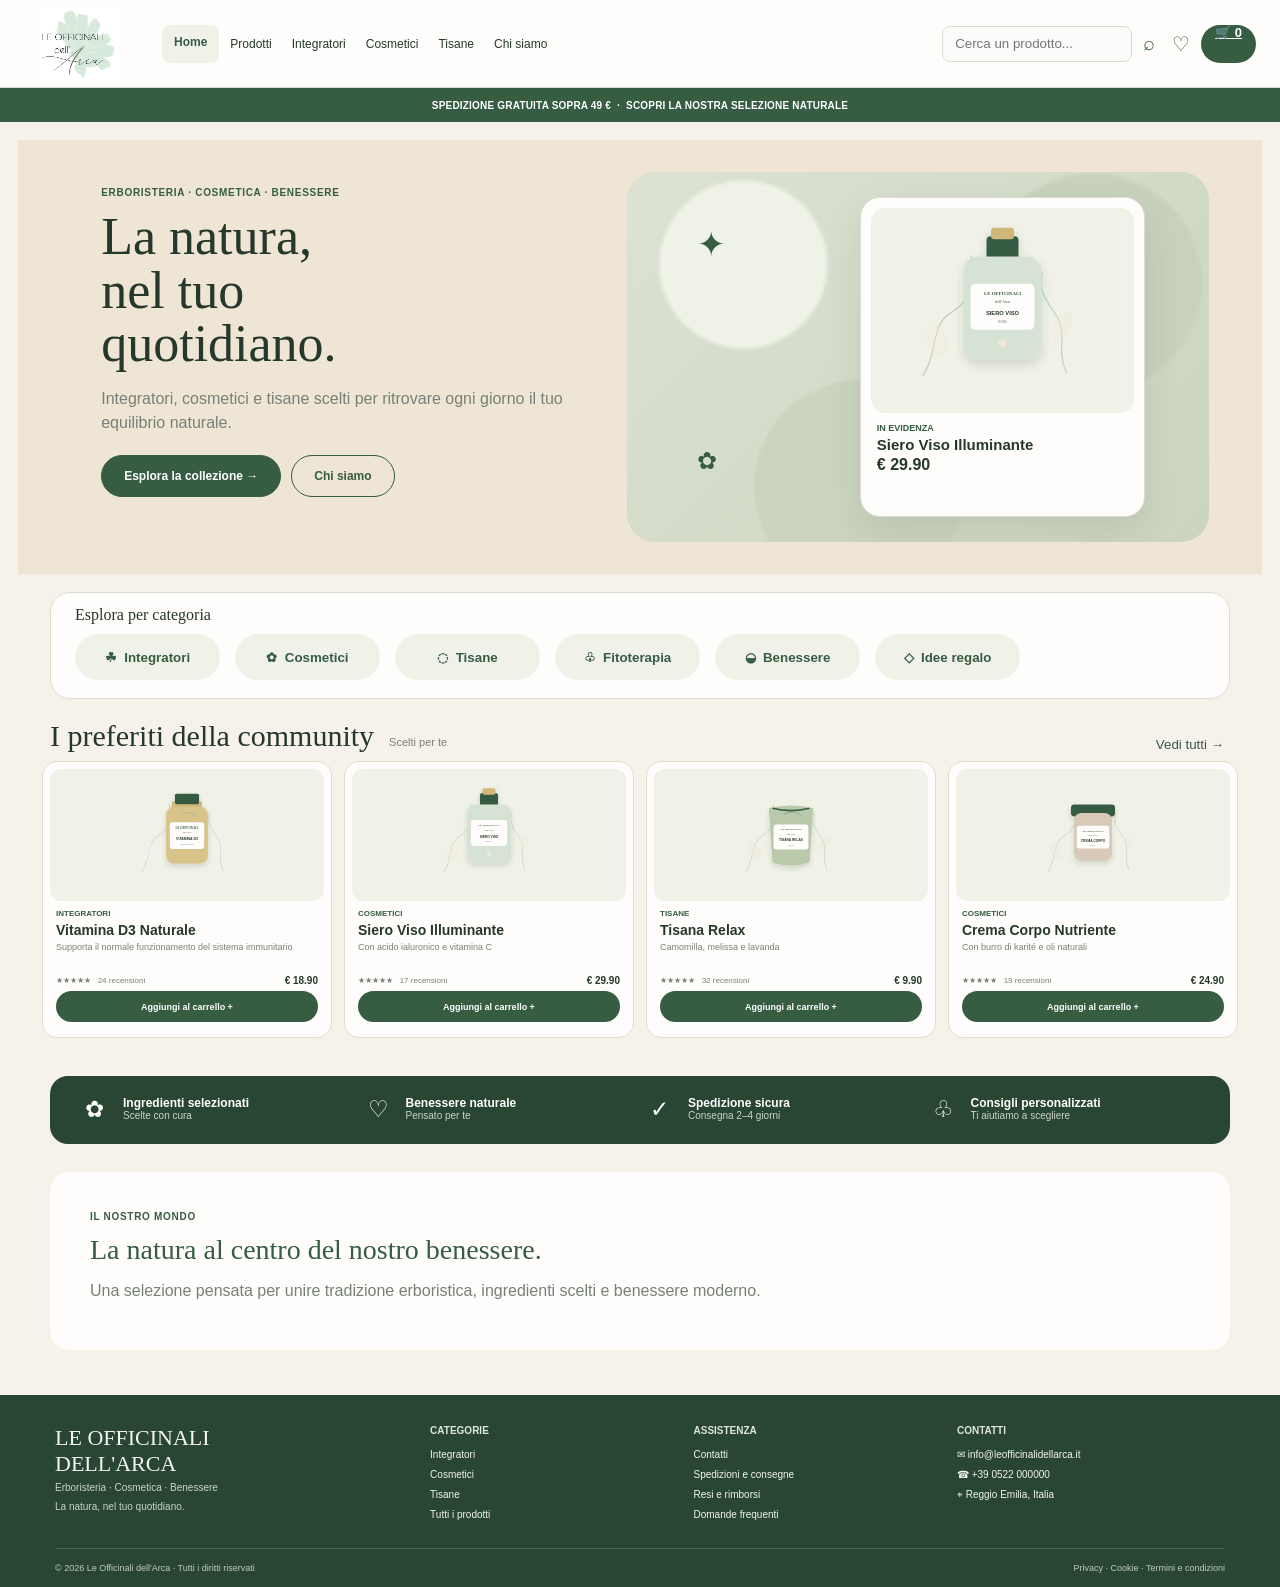
==== commit 8a56f66b: "Add files via upload" ====
--- a/index.html
+++ b/index.html
@@ -39,7 +39,7 @@
   <div class="hero-panel">
     <div class="botanical"></div>
     <div class="featured">
-      <div class="product-art art-dropper"></div>
+      <img class="product-art-image" src="assets/products/product-2.svg" alt="Siero Viso Illuminante">
       <span class="featured-label">IN EVIDENZA</span>
       <strong>Siero Viso Illuminante</strong>
       <b>€ 29.90</b>
--- a/css/style.css
+++ b/css/style.css
@@ -6,3 +6,10 @@
 /* Pagine categorie e Chi siamo */
 .header nav a.active{color:#365C42;font-weight:700;background:#F0F2E8;border-radius:8px;padding:10px 12px}
 .category-page .page-content{padding-bottom:80px}.category-grid{margin-top:8px}.category-page .product-card{min-height:100%}.added-message{position:fixed;right:28px;bottom:28px;background:#294632;color:#fff;padding:12px 18px;border-radius:12px;font-size:12px;box-shadow:0 10px 30px #26372b22;transform:translateY(20px);opacity:0;pointer-events:none;transition:.25s;z-index:50}.added-message.show{transform:translateY(0);opacity:1}.about-hero{display:grid;grid-template-columns:1.3fr .8fr;gap:28px;align-items:stretch;background:#FFFDFC;border:1px solid #DDDCD3;border-radius:22px;padding:42px;margin-bottom:24px}.about-hero h1{font:52px Georgia,serif;color:#365C42;line-height:1.03;margin:12px 0 18px}.about-hero p{color:#778078;max-width:650px;line-height:1.7}.about-art{min-height:320px;border-radius:18px;background:linear-gradient(145deg,#DCE5D5,#C8D5BB);display:flex;align-items:center;justify-content:center;flex-direction:column;color:#365C42;text-align:center}.about-art span{font-size:72px}.about-art strong{font:28px Georgia,serif}.about-story{display:grid;grid-template-columns:1fr 1.3fr;gap:35px;background:#F0F2E8;border-radius:20px;padding:35px 40px;margin-bottom:24px}.about-story h2{font:30px Georgia,serif;color:#365C42;margin:10px 0}.about-story p{color:#59645C;line-height:1.8;margin:0}.about-trust{margin:0}.about-page .page-content{padding-top:45px}@media(max-width:800px){.about-hero,.about-story{grid-template-columns:1fr}.about-hero h1{font-size:42px}.about-art{min-height:230px}}
+
+
+/* Immagini prodotto - stile botanico coerente */
+.product-card .visual img{width:100%;height:100%;object-fit:contain;display:block;padding:8px;transition:transform .25s ease}.product-card:hover .visual img{transform:scale(1.035)}
+.cart-product-art img{width:100%;height:100%;object-fit:contain;padding:4px;display:block}
+.featured .product-art-image{height:205px;width:100%;object-fit:contain;border-radius:14px;background:#F0F2E8;display:block;margin-bottom:10px}
+@media(max-width:650px){.featured .product-art-image{height:205px}}
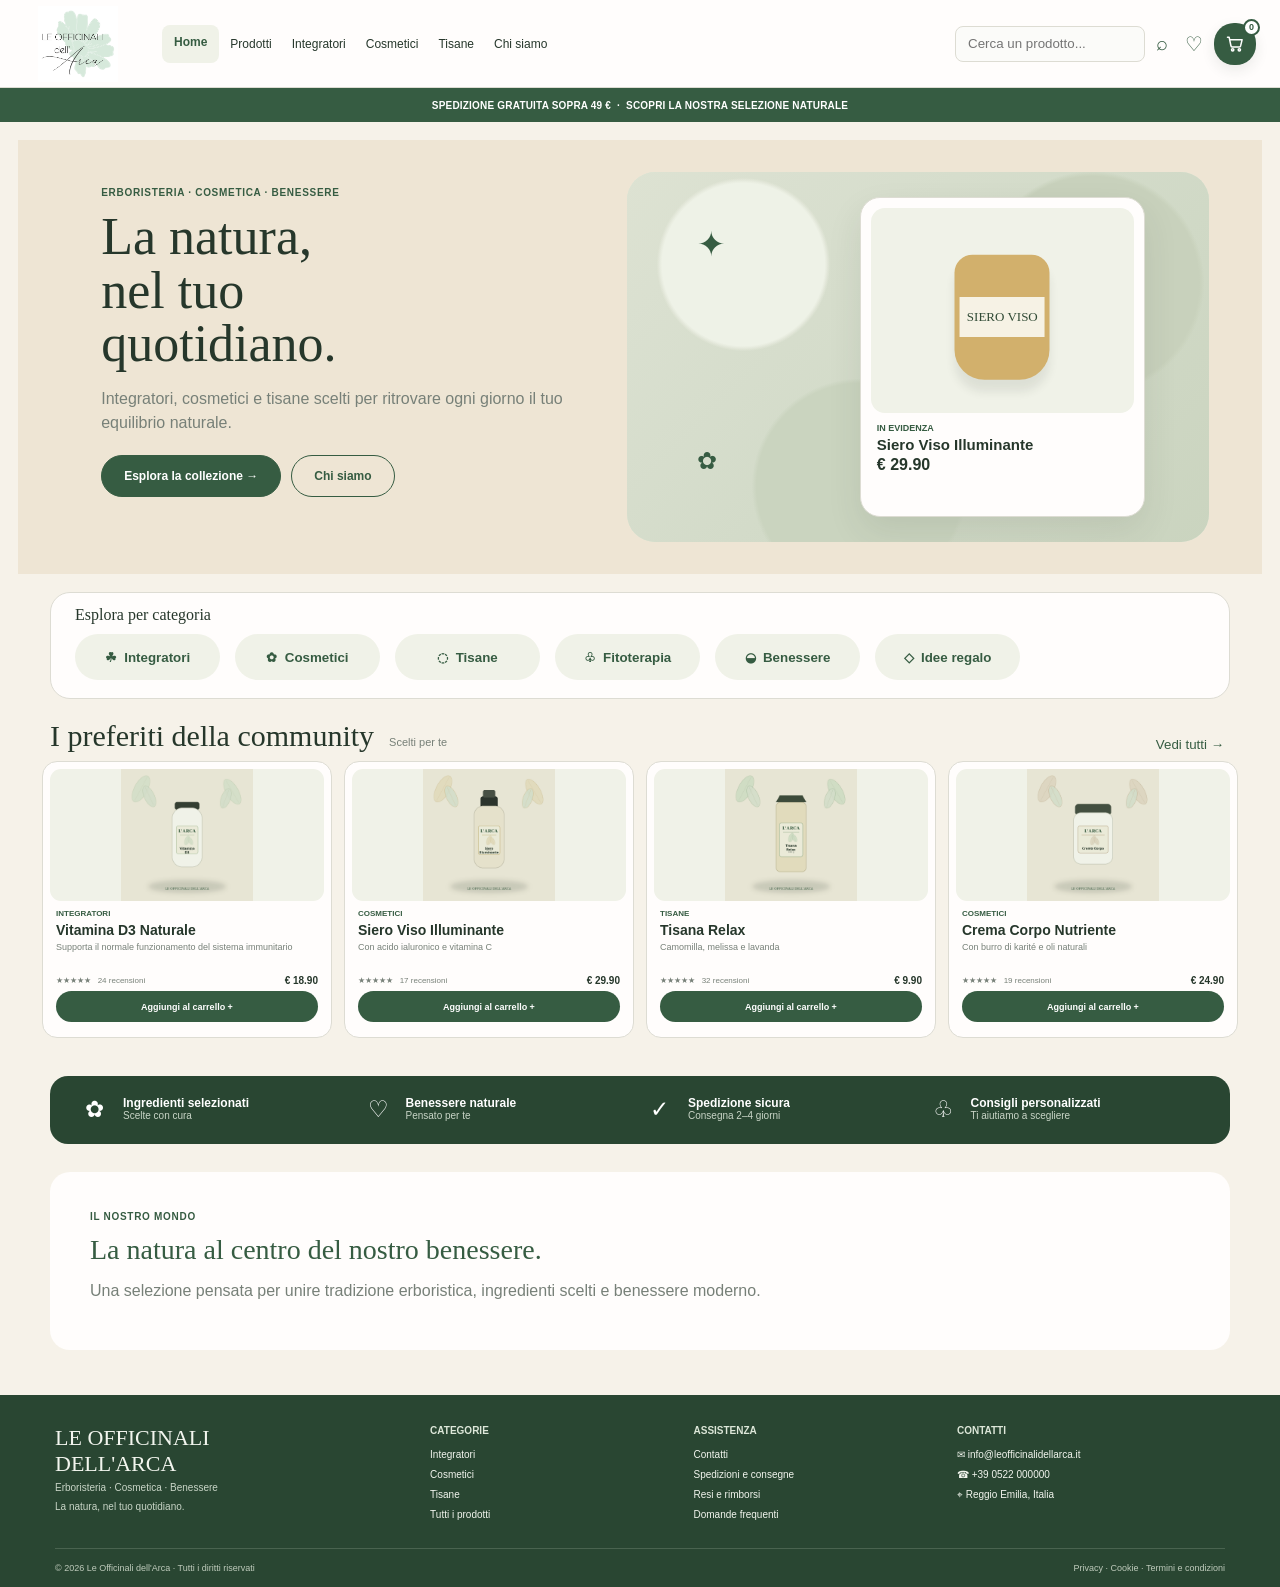
==== commit c7bdbb43: "Add files via upload" ====
--- a/index.html
+++ b/index.html
@@ -19,7 +19,7 @@
     <input id="search" type="search" placeholder="Cerca un prodotto...">
     <button id="searchBtn" class="icon-btn">⌕</button>
     <button class="icon-btn">♡</button>
-    <a class="cart-btn" id="cartBtn" href="cart.html">🛒 <span id="cartCount">0</span></a>
+    <a class="cart-btn" id="cartBtn" href="cart.html" aria-label="Apri il carrello"><svg class="cart-icon" viewBox="0 0 24 24" aria-hidden="true" focusable="false"><path d="M3 4h2l2.1 10.1a2 2 0 0 0 2 1.6h7.7a2 2 0 0 0 1.9-1.4L20.5 7H6.2"/><circle cx="9.2" cy="19" r="1.4"/><circle cx="17.2" cy="19" r="1.4"/></svg><span id="cartCount">0</span></a>
   </div>
 </header>
 
@@ -39,7 +39,7 @@
   <div class="hero-panel">
     <div class="botanical"></div>
     <div class="featured">
-      <img class="product-art-image" src="assets/products/product-2.svg" alt="Siero Viso Illuminante">
+      <div class="product-art art-dropper"></div>
       <span class="featured-label">IN EVIDENZA</span>
       <strong>Siero Viso Illuminante</strong>
       <b>€ 29.90</b>
--- a/css/style.css
+++ b/css/style.css
@@ -1,4 +1,4 @@
-*{box-sizing:border-box}html{scroll-behavior:smooth}body{margin:0;background:#F6F2E9;color:#26372B;font-family:"Segoe UI",Arial,sans-serif}.header{height:88px;background:#FFFDFC;border-bottom:1px solid #DDDCD3;display:flex;align-items:center;padding:0 24px;gap:18px;position:sticky;top:0;z-index:10}.brand{display:flex;align-items:center;text-decoration:none;color:#365C42;min-width:120px;height:82px;overflow:hidden}.brand img{width:108px;height:76px;object-fit:contain;display:block}.brand span{font-family:Georgia,serif;font-weight:bold;font-size:14px;line-height:1.05}.header nav{display:flex;gap:2px;flex:1}.header nav a{padding:12px 9px;text-decoration:none;color:#26372B;font-size:12px;border-radius:8px}.header nav a:hover{background:#F0F2E8}.header-actions{display:flex;align-items:center;gap:5px}.header input{width:190px;height:36px;border:1px solid #DDDCD3;border-radius:8px;background:#FBFBF9;padding:0 12px}.icon-btn,.cart-btn{border:0;background:transparent;color:#365C42;height:38px;border-radius:20px;cursor:pointer;font-size:20px}.icon-btn:hover{background:#F0F2E8}.cart-btn{background:#365C42;color:white;padding:0 14px;font-size:13px;font-weight:bold}.announcement{height:34px;background:#365C42;color:#fff;display:flex;align-items:center;justify-content:center;font-size:10px;font-weight:700;letter-spacing:.2px}.hero{margin:18px;min-height:430px;background:#EEE5D4;display:grid;grid-template-columns:46% 54%;padding:32px 6.5%;gap:30px}.hero-copy{padding-top:10px}.eyebrow{font-size:10px;color:#365C42;font-weight:800;letter-spacing:.7px}.hero h1{font:52px/1.03 Georgia,serif;margin:10px 0 14px}.hero p{font-size:16px;color:#778078;line-height:1.5;max-width:500px}.hero-actions{display:flex;gap:10px;margin-top:20px}.primary,.secondary{display:inline-flex;align-items:center;justify-content:center;text-decoration:none;height:42px;padding:0 22px;border-radius:22px;font-size:12px;font-weight:bold;cursor:pointer}.primary{background:#365C42;color:#fff;border:1px solid #365C42}.secondary{background:transparent;color:#365C42;border:1px solid #365C42}.hero-panel{position:relative;height:370px;border-radius:28px;overflow:hidden;background:#DCE5D5}.botanical{position:absolute;inset:0;background:radial-gradient(circle at 20% 25%,#EEF2E5 0 15%,transparent 16%),radial-gradient(circle at 80% 30%,#C6D2B7 0 20%,transparent 21%),radial-gradient(circle at 40% 85%,#C8D5BB 0 22%,transparent 23%),linear-gradient(135deg,#DCE3CF,#C8D5BB);filter:saturate(.8)}.featured{position:absolute;width:285px;height:320px;background:#FFFDFC;border:1px solid #DDDCD3;border-radius:20px;right:11%;top:50%;transform:translateY(-50%);padding:10px;box-shadow:0 15px 35px #26372b18}.featured .product-art{height:205px;border-radius:14px;background:#F0F2E8;margin-bottom:10px}.featured strong,.featured b,.featured-label{display:block;margin:3px 6px}.featured-label{font-size:9px;color:#365C42;font-weight:bold}.featured strong{font-size:15px}.featured b{font-size:16px}.decor{position:absolute;color:#365C42}.d1{left:12%;top:14%;font-size:34px}.d2{left:12%;bottom:18%;font-size:24px}.product-art{position:relative;background:#EEF1E8}.product-art:before{content:"";position:absolute;left:50%;top:50%;transform:translate(-50%,-45%);width:95px;height:125px;background:#D2B06C;border-radius:18px 18px 30px 30px;box-shadow:0 12px 10px #26372b18}.art-dropper:after{content:"SIERO VISO";position:absolute;left:50%;top:53%;transform:translate(-50%,-50%);background:#F6F2E5;padding:12px 7px;font:13px Georgia,serif;color:#304A35}.section-box{background:#FFFDFC;border:1px solid #DDDCD3;border-radius:20px;margin:4px 50px;padding:13px 24px 18px}.section-box h2{font:16px Georgia,serif;margin:0 0 10px}.category-list{display:flex;gap:15px;flex-wrap:wrap}.category-list button{height:46px;min-width:145px;border:0;border-radius:23px;background:#F0F2E8;color:#365C42;font-weight:bold;cursor:pointer}.products-section{padding:16px 42px}.section-heading{display:flex;justify-content:space-between;align-items:end;padding:0 8px 8px}.section-heading h2{font:30px Georgia,serif;margin:0;display:inline}.section-heading span{font-size:11px;color:#778078;margin-left:15px}.text-btn{border:0;background:transparent;color:#365C42;cursor:pointer}.product-grid{display:grid;grid-template-columns:repeat(4,1fr);gap:12px}.product-card{background:#FFFDFC;border:1px solid #DDDCD3;border-radius:15px;padding:7px;overflow:hidden}.product-card .visual{height:132px;border-radius:11px;background:#F0F2E8;display:flex;align-items:center;justify-content:center;overflow:hidden}.mini-art{width:100px;height:110px;background:#C5A36C;border-radius:18px 18px 28px 28px;position:relative}.mini-art:after{content:"";position:absolute;background:#F3EBDD;left:15px;right:15px;top:35px;height:48px;border-radius:7px}.product-info{padding:8px 6px}.category{font-size:8px;color:#365C42;font-weight:bold}.product-name{font-size:14px;font-weight:bold;margin:4px 0}.desc{font-size:9px;color:#778078;min-height:28px}.rating{display:flex;justify-content:space-between;align-items:center;margin:5px 0;color:#B88A2B;font-size:10px}.rating span{color:#778078;font-size:8px}.price{color:#26372B;font-weight:bold}.add{width:100%;height:31px;border:0;border-radius:16px;background:#365C42;color:white;font-size:9px;font-weight:bold;cursor:pointer}.trust{margin:22px 50px 28px;background:#294632;border-radius:18px;padding:20px 35px;display:grid;grid-template-columns:repeat(4,1fr);gap:20px;color:white}.trust div{display:grid;grid-template-columns:28px 1fr;grid-template-rows:1fr 1fr;column-gap:10px}.trust i{grid-row:1/3;font-size:23px;font-style:normal}.trust strong{font-size:12px}.trust span{font-size:10px;color:#C9D5C7}.about{margin:0 50px 45px;background:#FFFDFC;border-radius:20px;padding:34px 40px}.about h2{font:28px Georgia,serif;color:#365C42;margin:10px 0}.about p{color:#778078;max-width:850px}footer{background:#294632;color:#F2F5EE}.footer-main{padding:30px 55px 22px;display:grid;grid-template-columns:1.5fr 1fr 1fr 1.2fr;gap:40px}.footer-brand h3{font:22px Georgia,serif;margin:0}.footer-main h4{font-size:10px;color:#DDE7D9;margin:0 0 10px}.footer-main a,.footer-main p{display:block;color:#F2F5EE;text-decoration:none;font-size:10px;line-height:1.7;margin:3px 0;cursor:pointer}.footer-brand span,.footer-brand p{font-size:10px;color:#C9D5C7}.footer-bottom{border-top:1px solid #49634F;margin:0 55px;padding:14px 0;display:flex;justify-content:space-between;font-size:9px;color:#BFCBBC}.modal{position:fixed;inset:0;background:#26372b66;z-index:30;display:flex;align-items:center;justify-content:center}.hidden{display:none}.modal-card{width:min(520px,90vw);max-height:80vh;overflow:auto;background:#FFFDFC;border-radius:20px;padding:28px;position:relative}.modal-card h2{font:28px Georgia,serif}.close{position:absolute;right:18px;top:12px;border:0;background:transparent;font-size:28px;cursor:pointer}.cart-row{display:flex;justify-content:space-between;padding:12px 0;border-bottom:1px solid #DDDCD3}.cart-total{display:flex;justify-content:space-between;margin:20px 0;font-size:18px}.full{width:100%}@media(max-width:1100px){.header nav{display:none}.product-grid{grid-template-columns:repeat(2,1fr)}.hero{grid-template-columns:1fr}.footer-main{grid-template-columns:repeat(2,1fr)}.trust{grid-template-columns:repeat(2,1fr)}}@media(max-width:650px){.header{padding:5px 10px}.brand{min-width:86px;width:86px}.brand img{width:82px;height:68px}.brand span{display:none}.header-actions input{display:none}.hero{margin:8px;padding:28px 22px}.hero h1{font-size:42px}.hero-panel{height:330px}.featured{right:6%;width:240px}.section-box,.trust,.about{margin-left:12px;margin-right:12px}.products-section{padding:16px 12px}.product-grid{grid-template-columns:1fr}.trust{grid-template-columns:1fr}.footer-main{grid-template-columns:1fr;padding:30px 25px}.footer-bottom{margin:0 25px;display:block}.footer-bottom span{display:block;margin:5px 0}}
+*{box-sizing:border-box}html{scroll-behavior:smooth}body{margin:0;background:#F6F2E9;color:#26372B;font-family:"Segoe UI",Arial,sans-serif}.header{height:88px;background:#FFFDFC;border-bottom:1px solid #DDDCD3;display:flex;align-items:center;padding:0 24px;gap:18px;position:sticky;top:0;z-index:10}.brand{display:flex;align-items:center;text-decoration:none;color:#365C42;min-width:120px;height:82px;overflow:hidden}.brand img{width:108px;height:76px;object-fit:contain;display:block}.brand span{font-family:Georgia,serif;font-weight:bold;font-size:14px;line-height:1.05}.header nav{display:flex;gap:2px;flex:1}.header nav a{padding:12px 9px;text-decoration:none;color:#26372B;font-size:12px;border-radius:8px}.header nav a:hover{background:#F0F2E8}.header-actions{display:flex;align-items:center;gap:5px}.header input{width:190px;height:36px;border:1px solid #DDDCD3;border-radius:8px;background:#FBFBF9;padding:0 12px}.icon-btn,.cart-btn{border:0;background:transparent;color:#365C42;height:40px;border-radius:20px;cursor:pointer}.icon-btn{font-size:20px}.icon-btn:hover{background:#F0F2E8}.cart-btn{position:relative;width:42px;height:42px;padding:0;display:inline-flex;align-items:center;justify-content:center;background:#365C42;color:#fff;text-decoration:none;box-shadow:0 5px 14px #26372b18;transition:transform .18s ease,background .18s ease,box-shadow .18s ease}.cart-btn:hover{background:#2d5038;transform:translateY(-1px);box-shadow:0 7px 18px #26372b25}.cart-icon{width:20px;height:20px;fill:none;stroke:currentColor;stroke-width:1.8;stroke-linecap:round;stroke-linejoin:round}.cart-btn #cartCount{position:absolute;right:-4px;top:-4px;min-width:17px;height:17px;padding:0 4px;border-radius:10px;background:#fff;color:#365C42;border:2px solid #365C42;display:flex;align-items:center;justify-content:center;font-size:9px;line-height:1;font-weight:800}.announcement{height:34px;background:#365C42;color:#fff;display:flex;align-items:center;justify-content:center;font-size:10px;font-weight:700;letter-spacing:.2px}.hero{margin:18px;min-height:430px;background:#EEE5D4;display:grid;grid-template-columns:46% 54%;padding:32px 6.5%;gap:30px}.hero-copy{padding-top:10px}.eyebrow{font-size:10px;color:#365C42;font-weight:800;letter-spacing:.7px}.hero h1{font:52px/1.03 Georgia,serif;margin:10px 0 14px}.hero p{font-size:16px;color:#778078;line-height:1.5;max-width:500px}.hero-actions{display:flex;gap:10px;margin-top:20px}.primary,.secondary{display:inline-flex;align-items:center;justify-content:center;text-decoration:none;height:42px;padding:0 22px;border-radius:22px;font-size:12px;font-weight:bold;cursor:pointer}.primary{background:#365C42;color:#fff;border:1px solid #365C42}.secondary{background:transparent;color:#365C42;border:1px solid #365C42}.hero-panel{position:relative;height:370px;border-radius:28px;overflow:hidden;background:#DCE5D5}.botanical{position:absolute;inset:0;background:radial-gradient(circle at 20% 25%,#EEF2E5 0 15%,transparent 16%),radial-gradient(circle at 80% 30%,#C6D2B7 0 20%,transparent 21%),radial-gradient(circle at 40% 85%,#C8D5BB 0 22%,transparent 23%),linear-gradient(135deg,#DCE3CF,#C8D5BB);filter:saturate(.8)}.featured{position:absolute;width:285px;height:320px;background:#FFFDFC;border:1px solid #DDDCD3;border-radius:20px;right:11%;top:50%;transform:translateY(-50%);padding:10px;box-shadow:0 15px 35px #26372b18}.featured .product-art{height:205px;border-radius:14px;background:#F0F2E8;margin-bottom:10px}.featured strong,.featured b,.featured-label{display:block;margin:3px 6px}.featured-label{font-size:9px;color:#365C42;font-weight:bold}.featured strong{font-size:15px}.featured b{font-size:16px}.decor{position:absolute;color:#365C42}.d1{left:12%;top:14%;font-size:34px}.d2{left:12%;bottom:18%;font-size:24px}.product-art{position:relative;background:#EEF1E8}.product-art:before{content:"";position:absolute;left:50%;top:50%;transform:translate(-50%,-45%);width:95px;height:125px;background:#D2B06C;border-radius:18px 18px 30px 30px;box-shadow:0 12px 10px #26372b18}.art-dropper:after{content:"SIERO VISO";position:absolute;left:50%;top:53%;transform:translate(-50%,-50%);background:#F6F2E5;padding:12px 7px;font:13px Georgia,serif;color:#304A35}.section-box{background:#FFFDFC;border:1px solid #DDDCD3;border-radius:20px;margin:4px 50px;padding:13px 24px 18px}.section-box h2{font:16px Georgia,serif;margin:0 0 10px}.category-list{display:flex;gap:15px;flex-wrap:wrap}.category-list button{height:46px;min-width:145px;border:0;border-radius:23px;background:#F0F2E8;color:#365C42;font-weight:bold;cursor:pointer}.products-section{padding:16px 42px}.section-heading{display:flex;justify-content:space-between;align-items:end;padding:0 8px 8px}.section-heading h2{font:30px Georgia,serif;margin:0;display:inline}.section-heading span{font-size:11px;color:#778078;margin-left:15px}.text-btn{border:0;background:transparent;color:#365C42;cursor:pointer}.product-grid{display:grid;grid-template-columns:repeat(4,1fr);gap:12px}.product-card{background:#FFFDFC;border:1px solid #DDDCD3;border-radius:15px;padding:7px;overflow:hidden}.product-card .visual{height:132px;border-radius:11px;background:#F0F2E8;display:flex;align-items:center;justify-content:center;overflow:hidden}.mini-art{width:100px;height:110px;background:#C5A36C;border-radius:18px 18px 28px 28px;position:relative}.mini-art:after{content:"";position:absolute;background:#F3EBDD;left:15px;right:15px;top:35px;height:48px;border-radius:7px}.product-info{padding:8px 6px}.category{font-size:8px;color:#365C42;font-weight:bold}.product-name{font-size:14px;font-weight:bold;margin:4px 0}.desc{font-size:9px;color:#778078;min-height:28px}.rating{display:flex;justify-content:space-between;align-items:center;margin:5px 0;color:#B88A2B;font-size:10px}.rating span{color:#778078;font-size:8px}.price{color:#26372B;font-weight:bold}.add{width:100%;height:31px;border:0;border-radius:16px;background:#365C42;color:white;font-size:9px;font-weight:bold;cursor:pointer}.trust{margin:22px 50px 28px;background:#294632;border-radius:18px;padding:20px 35px;display:grid;grid-template-columns:repeat(4,1fr);gap:20px;color:white}.trust div{display:grid;grid-template-columns:28px 1fr;grid-template-rows:1fr 1fr;column-gap:10px}.trust i{grid-row:1/3;font-size:23px;font-style:normal}.trust strong{font-size:12px}.trust span{font-size:10px;color:#C9D5C7}.about{margin:0 50px 45px;background:#FFFDFC;border-radius:20px;padding:34px 40px}.about h2{font:28px Georgia,serif;color:#365C42;margin:10px 0}.about p{color:#778078;max-width:850px}footer{background:#294632;color:#F2F5EE}.footer-main{padding:30px 55px 22px;display:grid;grid-template-columns:1.5fr 1fr 1fr 1.2fr;gap:40px}.footer-brand h3{font:22px Georgia,serif;margin:0}.footer-main h4{font-size:10px;color:#DDE7D9;margin:0 0 10px}.footer-main a,.footer-main p{display:block;color:#F2F5EE;text-decoration:none;font-size:10px;line-height:1.7;margin:3px 0;cursor:pointer}.footer-brand span,.footer-brand p{font-size:10px;color:#C9D5C7}.footer-bottom{border-top:1px solid #49634F;margin:0 55px;padding:14px 0;display:flex;justify-content:space-between;font-size:9px;color:#BFCBBC}.modal{position:fixed;inset:0;background:#26372b66;z-index:30;display:flex;align-items:center;justify-content:center}.hidden{display:none}.modal-card{width:min(520px,90vw);max-height:80vh;overflow:auto;background:#FFFDFC;border-radius:20px;padding:28px;position:relative}.modal-card h2{font:28px Georgia,serif}.close{position:absolute;right:18px;top:12px;border:0;background:transparent;font-size:28px;cursor:pointer}.cart-row{display:flex;justify-content:space-between;padding:12px 0;border-bottom:1px solid #DDDCD3}.cart-total{display:flex;justify-content:space-between;margin:20px 0;font-size:18px}.full{width:100%}@media(max-width:1100px){.header nav{display:none}.product-grid{grid-template-columns:repeat(2,1fr)}.hero{grid-template-columns:1fr}.footer-main{grid-template-columns:repeat(2,1fr)}.trust{grid-template-columns:repeat(2,1fr)}}@media(max-width:650px){.header{padding:5px 10px}.brand{min-width:86px;width:86px}.brand img{width:82px;height:68px}.brand span{display:none}.header-actions input{display:none}.hero{margin:8px;padding:28px 22px}.hero h1{font-size:42px}.hero-panel{height:330px}.featured{right:6%;width:240px}.section-box,.trust,.about{margin-left:12px;margin-right:12px}.products-section{padding:16px 12px}.product-grid{grid-template-columns:1fr}.trust{grid-template-columns:1fr}.footer-main{grid-template-columns:1fr;padding:30px 25px}.footer-bottom{margin:0 25px;display:block}.footer-bottom span{display:block;margin:5px 0}}
 
 /* Pagine carrello e checkout */
 .inner-page{background:#F6F2E9;min-height:100vh}.page-content{max-width:1240px;margin:0 auto;padding:48px 28px 70px}.page-title{margin-bottom:28px}.page-title h1{font:44px Georgia,serif;margin:8px 0}.page-title p{color:#778078;margin:0;max-width:720px}.cart-layout,.checkout-layout{display:grid;grid-template-columns:minmax(0,1.65fr) minmax(300px,.8fr);gap:22px;align-items:start}.cart-page-card,.checkout-card,.summary-card{background:#FFFDFC;border:1px solid #DDDCD3;border-radius:20px;padding:24px}.cart-page-row{display:grid;grid-template-columns:105px minmax(180px,1fr) auto auto auto;gap:18px;align-items:center;padding:16px 0;border-bottom:1px solid #DDDCD3}.cart-page-row:last-child{border-bottom:0}.cart-product-art{height:105px;border-radius:14px;background:#F0F2E8;display:flex;align-items:center;justify-content:center}.cart-product-art .mini-art{transform:scale(.72)}.cart-product-info h3{margin:4px 0;font-size:17px}.cart-product-info p{font-size:11px;color:#778078;margin:4px 0 8px}.quantity-control{display:flex;align-items:center;border:1px solid #DDDCD3;border-radius:18px;overflow:hidden}.quantity-control button{width:32px;height:32px;border:0;background:#F0F2E8;color:#365C42;font-size:18px;cursor:pointer}.quantity-control span{width:34px;text-align:center;font-size:12px}.row-total{font-size:14px;white-space:nowrap}.remove-item{border:0;background:transparent;color:#8B6D66;font-size:23px;cursor:pointer}.summary-card{position:sticky;top:110px}.summary-card h2{font:24px Georgia,serif;margin:0 0 20px}.summary-line{display:flex;justify-content:space-between;padding:9px 0;color:#59645C;font-size:13px}.free-shipping{font-size:10px;color:#365C42;background:#F0F2E8;border-radius:8px;padding:9px 10px;margin:8px 0 15px}.summary-total{display:flex;justify-content:space-between;border-top:1px solid #DDDCD3;padding-top:16px;margin:10px 0 18px;font-size:19px}.continue-shopping{display:block;text-align:center;color:#365C42;text-decoration:none;font-size:11px;margin-top:14px}.empty-state{text-align:center;padding:55px 20px}.empty-icon{font-size:38px}.empty-state h2{font:25px Georgia,serif;margin:12px 0 6px}.empty-state p{color:#778078;font-size:12px;margin-bottom:18px}.disabled{opacity:.45;pointer-events:none}.form-section{padding-bottom:24px;margin-bottom:24px;border-bottom:1px solid #DDDCD3}.form-section h2{font:20px Georgia,serif;margin:0 0 16px}.form-grid{display:grid;grid-template-columns:1fr 1fr;gap:14px}.form-grid label{font-size:11px;color:#59645C;font-weight:600}.form-grid label.wide{grid-column:1/-1}.form-grid input{display:block;width:100%;height:43px;margin-top:6px;border:1px solid #DDDCD3;border-radius:10px;background:#FBFBF9;padding:0 12px;color:#26372B;outline:none}.form-grid input:focus{border-color:#365C42;box-shadow:0 0 0 3px #365C4212}.payment-demo{display:flex;gap:14px;align-items:flex-start;background:#F0F2E8;border-radius:12px;padding:14px}.payment-demo>span{font-size:25px}.payment-demo strong{font-size:13px}.payment-demo p{font-size:10px;color:#778078;margin:5px 0 0;line-height:1.5}.checkbox-label{display:flex;align-items:center;gap:8px;font-size:11px;color:#59645C;margin-bottom:18px}.checkout-submit{border:0;font-family:inherit}.checkout-item{display:flex;justify-content:space-between;gap:12px;padding:9px 0;border-bottom:1px solid #DDDCD3;font-size:11px}.muted{font-size:11px;color:#778078;line-height:1.5}.muted a{color:#365C42}.summary-card .full{width:100%}@media(max-width:900px){.cart-layout,.checkout-layout{grid-template-columns:1fr}.summary-card{position:static}.cart-page-row{grid-template-columns:85px 1fr auto;gap:12px}.quantity-control{grid-column:2}.row-total{grid-column:3;grid-row:2}.remove-item{grid-column:3;grid-row:1}.cart-product-art{height:85px}}@media(max-width:600px){.page-content{padding:30px 12px 50px}.page-title h1{font-size:36px}.cart-page-card,.checkout-card,.summary-card{padding:17px}.cart-page-row{grid-template-columns:70px 1fr auto}.cart-product-art{height:70px}.cart-product-art .mini-art{transform:scale(.52)}.cart-product-info h3{font-size:14px}.cart-product-info p{font-size:9px}.quantity-control{grid-column:2;grid-row:2}.row-total{grid-column:3;grid-row:2}.form-grid{grid-template-columns:1fr}.form-grid label.wide{grid-column:auto}}
@@ -7,9 +7,9 @@
 .header nav a.active{color:#365C42;font-weight:700;background:#F0F2E8;border-radius:8px;padding:10px 12px}
 .category-page .page-content{padding-bottom:80px}.category-grid{margin-top:8px}.category-page .product-card{min-height:100%}.added-message{position:fixed;right:28px;bottom:28px;background:#294632;color:#fff;padding:12px 18px;border-radius:12px;font-size:12px;box-shadow:0 10px 30px #26372b22;transform:translateY(20px);opacity:0;pointer-events:none;transition:.25s;z-index:50}.added-message.show{transform:translateY(0);opacity:1}.about-hero{display:grid;grid-template-columns:1.3fr .8fr;gap:28px;align-items:stretch;background:#FFFDFC;border:1px solid #DDDCD3;border-radius:22px;padding:42px;margin-bottom:24px}.about-hero h1{font:52px Georgia,serif;color:#365C42;line-height:1.03;margin:12px 0 18px}.about-hero p{color:#778078;max-width:650px;line-height:1.7}.about-art{min-height:320px;border-radius:18px;background:linear-gradient(145deg,#DCE5D5,#C8D5BB);display:flex;align-items:center;justify-content:center;flex-direction:column;color:#365C42;text-align:center}.about-art span{font-size:72px}.about-art strong{font:28px Georgia,serif}.about-story{display:grid;grid-template-columns:1fr 1.3fr;gap:35px;background:#F0F2E8;border-radius:20px;padding:35px 40px;margin-bottom:24px}.about-story h2{font:30px Georgia,serif;color:#365C42;margin:10px 0}.about-story p{color:#59645C;line-height:1.8;margin:0}.about-trust{margin:0}.about-page .page-content{padding-top:45px}@media(max-width:800px){.about-hero,.about-story{grid-template-columns:1fr}.about-hero h1{font-size:42px}.about-art{min-height:230px}}
 
-
-/* Immagini prodotto - stile botanico coerente */
-.product-card .visual img{width:100%;height:100%;object-fit:contain;display:block;padding:8px;transition:transform .25s ease}.product-card:hover .visual img{transform:scale(1.035)}
-.cart-product-art img{width:100%;height:100%;object-fit:contain;padding:4px;display:block}
-.featured .product-art-image{height:205px;width:100%;object-fit:contain;border-radius:14px;background:#F0F2E8;display:block;margin-bottom:10px}
-@media(max-width:650px){.featured .product-art-image{height:205px}}
+/* Product images - reliable static assets for GitHub Pages */
+.product-card .visual{background:#F0F2E8;position:relative;}
+.product-image{width:100%;height:100%;object-fit:contain;display:block;mix-blend-mode:multiply;}
+.cart-product-image{width:100%;height:100%;object-fit:contain;display:block;mix-blend-mode:multiply;}
+.cart-product-art{overflow:hidden;}
+@media(max-width:600px){.product-card .visual{height:180px;}}
